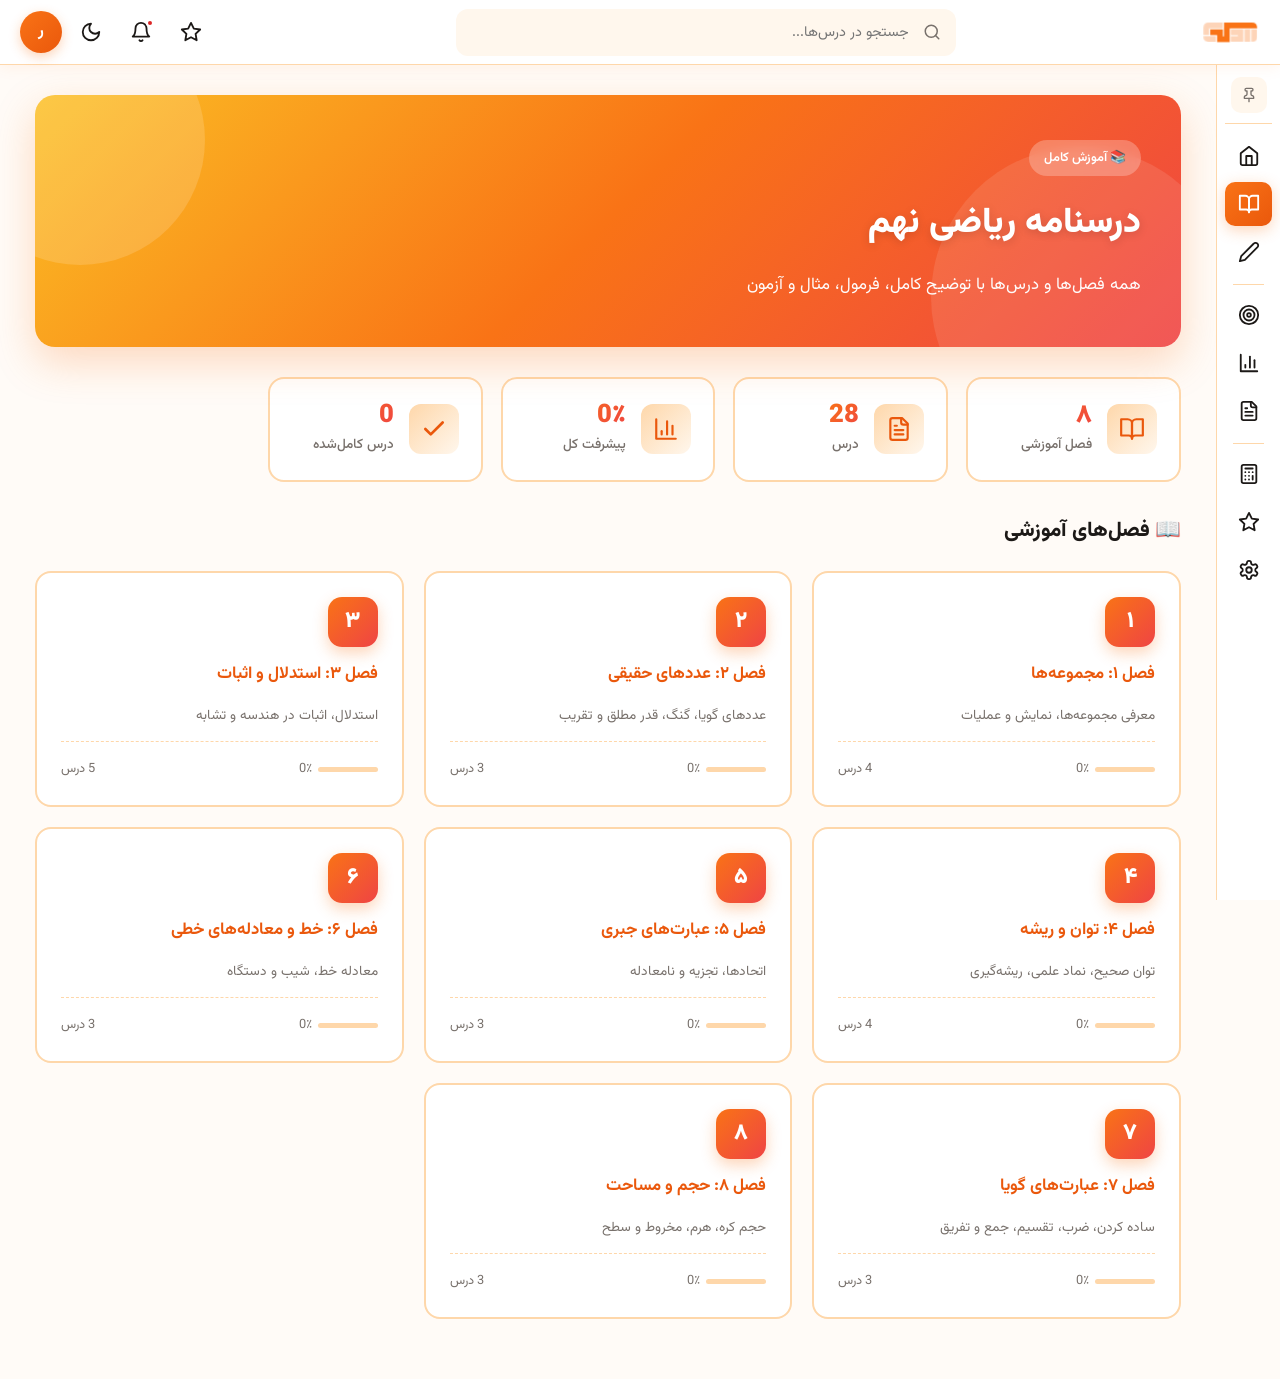
==== lessons.html @ 35565882 "Create lessons.html" ====
<!DOCTYPE html>
<html lang="fa" dir="rtl">
<head>
<meta charset="UTF-8">
<meta name="viewport" content="width=device-width, initial-scale=1.0">
<title>درسنامه — رادیکال</title>
<link href="https://fonts.googleapis.com/css2?family=Vazirmatn:wght@300;400;500;600;700;800;900&display=swap" rel="stylesheet">
<style>
  * { margin: 0; padding: 0; box-sizing: border-box; }

  :root {
    --primary: #f97316;
    --primary-dark: #ea580c;
    --primary-darker: #c2410c;
    --primary-light: #fed7aa;
    --primary-lighter: #fff7ed;
    --accent: #ef4444;
    --success: #10b981;
    --warning: #f59e0b;
    --danger: #dc2626;
    --bg: #fffbf7;
    --card: #ffffff;
    --text: #1c1917;
    --text-light: #78716c;
    --border: #fed7aa;
    --shadow: rgba(249, 115, 22, 0.08);
    --shadow-lg: rgba(249, 115, 22, 0.15);
    --topbar-h: 65px;
    --sidebar-w: 64px;
    --sidebar-w-open: 240px;
  }

  body.dark {
    --bg: #140a05;
    --card: #2c1810;
    --text: #ffedd5;
    --text-light: #fdba74;
    --border: #7c2d12;
    --shadow: rgba(0, 0, 0, 0.5);
    --shadow-lg: rgba(0, 0, 0, 0.8);
    --primary-light: #7c2d12;
    --primary-lighter: #431407;
  }

  body {
    font-family: 'Vazirmatn', 'Tahoma', sans-serif;
    background: var(--bg);
    color: var(--text);
    line-height: 1.9;
    font-size: 15px;
    transition: background 0.3s, color 0.3s;
  }

  .icon { width: 22px; height: 22px; flex-shrink: 0; }

  /* ===== TOP BAR ===== */
  .topbar {
    position: fixed; top: 0; right: 0; left: 0;
    height: var(--topbar-h);
    background: var(--card);
    border-bottom: 1px solid var(--border);
    display: flex; align-items: center; justify-content: space-between;
    padding: 0 20px;
    z-index: 1000;
    box-shadow: 0 2px 15px var(--shadow);
  }

  .topbar-right { display: flex; align-items: center; gap: 15px; }

  .menu-btn {
    display: none; background: none; border: none;
    color: var(--text); cursor: pointer; padding: 8px; border-radius: 8px;
  }
  .menu-btn:hover { background: var(--primary-light); }

  .logo-box {
    display: flex; align-items: center; text-decoration: none;
    transition: transform 0.3s;
  }
  .logo-box:hover { transform: scale(1.05); }

  .logo-svg { width: 60px; height: 60px; display: block; overflow: visible; }
  .logo-svg .logo-main { fill: #f97316; transition: fill 0.3s; }
  body.dark .logo-svg .logo-main { fill: #fb923c; }
  .logo-svg path { opacity: 0; transform-origin: center; transform-box: fill-box; }

  .logo-svg .letter-1 { animation: letterAppearDim 0.6s cubic-bezier(0.34, 1.56, 0.64, 1) 0s both; }
  .logo-svg .letter-2 { animation: letterAppearDim 0.6s cubic-bezier(0.34, 1.56, 0.64, 1) 0.08s both; }
  .logo-svg .letter-3 { animation: letterAppearDim 0.6s cubic-bezier(0.34, 1.56, 0.64, 1) 0.16s both; }
  .logo-svg .letter-4 { animation: letterAppear 0.6s cubic-bezier(0.34, 1.56, 0.64, 1) 0.24s both; }
  .logo-svg .letter-5 { animation: letterAppearDim 0.6s cubic-bezier(0.34, 1.56, 0.64, 1) 0.32s both; }
  .logo-svg .letter-6 { animation: letterAppearDim 0.6s cubic-bezier(0.34, 1.56, 0.64, 1) 0.40s both; }

  @keyframes letterAppear {
    0% { opacity: 0; transform: translateY(8px) scale(0.7); }
    60% { opacity: 1; transform: translateY(-2px) scale(1.05); }
    100% { opacity: 1; transform: translateY(0) scale(1); }
  }
  @keyframes letterAppearDim {
    0% { opacity: 0; transform: translateY(8px) scale(0.7); }
    60% { opacity: 1; transform: translateY(-2px) scale(1.05); }
    100% { opacity: 0.55; transform: translateY(0) scale(1); }
  }

  .topbar-center { flex: 1; max-width: 500px; margin: 0 30px; }
  .search-wrapper { position: relative; }
  .search-wrapper .icon {
    position: absolute; right: 15px; top: 50%; transform: translateY(-50%);
    width: 18px; height: 18px; color: var(--text-light); pointer-events: none;
  }

  .search-input {
    width: 100%; background: var(--primary-lighter);
    border: 2px solid transparent;
    padding: 10px 45px 10px 18px; border-radius: 12px;
    font-family: inherit; font-size: 0.9rem; color: var(--text);
    outline: none; transition: all 0.2s;
  }
  .search-input:focus {
    border-color: var(--primary); background: var(--card);
    box-shadow: 0 0 0 4px var(--primary-light);
  }

  .topbar-left { display: flex; align-items: center; gap: 8px; }

  .icon-btn {
    background: transparent; border: none;
    width: 42px; height: 42px; border-radius: 12px;
    cursor: pointer; display: flex; align-items: center; justify-content: center;
    transition: all 0.2s; position: relative; color: var(--text);
  }
  .icon-btn:hover { background: var(--primary-light); transform: translateY(-2px); }
  .icon-btn .badge {
    position: absolute; top: 8px; right: 8px;
    width: 8px; height: 8px; background: var(--danger);
    border-radius: 50%; border: 2px solid var(--card);
  }

  .user-avatar {
    width: 42px; height: 42px; border-radius: 50%;
    background: linear-gradient(135deg, #f97316, #ea580c);
    color: white; display: flex; align-items: center; justify-content: center;
    font-weight: 700; cursor: pointer; font-size: 1rem;
    box-shadow: 0 4px 12px rgba(249,115,22,0.3);
  }

  /* ===== PROGRESS BAR ===== */
  .progress-bar {
    position: fixed; top: var(--topbar-h); right: 0;
    height: 3px;
    background: linear-gradient(90deg, #fbbf24, #f97316, #ef4444);
    background-size: 200% 100%;
    animation: progressShift 3s ease infinite;
    width: 0%; z-index: 999; transition: width 0.2s;
  }
  @keyframes progressShift {
    0%, 100% { background-position: 0% 50%; }
    50% { background-position: 100% 50%; }
  }

  /* ===== LAYOUT ===== */
  .layout { display: flex; padding-top: var(--topbar-h); min-height: 100vh; }

  /* ===== SIDEBAR ===== */
  .sidebar {
    width: var(--sidebar-w); background: var(--card);
    border-left: 1px solid var(--border);
    position: fixed; top: var(--topbar-h); bottom: 0; right: 0;
    overflow-y: auto; overflow-x: hidden;
    padding: 12px 8px; transition: width 0.3s ease;
    z-index: 998; display: flex; flex-direction: column;
  }
  .sidebar:hover { width: var(--sidebar-w-open); box-shadow: -10px 0 30px var(--shadow); }
  body.sidebar-locked .sidebar { width: var(--sidebar-w-open); }
  .sidebar::-webkit-scrollbar { width: 4px; }
  .sidebar::-webkit-scrollbar-thumb { background: var(--primary-light); border-radius: 3px; }

  .sidebar-pin-wrap {
    display: flex; justify-content: center;
    margin-bottom: 10px; padding-bottom: 10px;
    border-bottom: 1px solid var(--border);
  }
  .sidebar-pin {
    background: var(--primary-lighter); border: none;
    width: 36px; height: 36px; border-radius: 10px;
    cursor: pointer; display: flex; align-items: center; justify-content: center;
    color: var(--text-light); transition: all 0.2s;
  }
  .sidebar-pin:hover { background: var(--primary-light); color: var(--primary-dark); transform: scale(1.05); }
  .sidebar-pin .icon { width: 16px; height: 16px; }
  .sidebar-pin.pinned { background: linear-gradient(135deg, #f97316, #ea580c); color: white; }

  .sidebar-link {
    display: flex; align-items: center; gap: 14px;
    padding: 10px 10px; border-radius: 10px;
    text-decoration: none; color: var(--text);
    font-size: 0.92rem; font-weight: 500;
    transition: background 0.2s, color 0.2s;
    cursor: pointer; margin-bottom: 2px;
    white-space: nowrap; position: relative;
    min-height: 44px; justify-content: center;
    width: 100%; overflow: hidden;
  }
  .sidebar:hover .sidebar-link,
  body.sidebar-locked .sidebar-link {
    justify-content: flex-start; padding: 10px 14px; gap: 12px;
  }
  .sidebar-link:hover { background: var(--primary-lighter); color: var(--primary-dark); }
  .sidebar-link.active {
    background: linear-gradient(135deg, #f97316, #ea580c);
    color: white; box-shadow: 0 4px 15px rgba(249,115,22,0.3);
  }
  .sidebar-link .icon { width: 22px; height: 22px; }

  .sidebar-link .text, .sidebar-link .count { display: none; white-space: nowrap; }
  .sidebar:hover .sidebar-link .text,
  .sidebar:hover .sidebar-link .count,
  body.sidebar-locked .sidebar-link .text,
  body.sidebar-locked .sidebar-link .count {
    display: inline-block; animation: fadeInText 0.25s ease;
  }
  @keyframes fadeInText {
    from { opacity: 0; transform: translateX(8px); }
    to { opacity: 1; transform: translateX(0); }
  }

  .sidebar-link .count {
    margin-right: auto; font-size: 0.7rem;
    background: var(--primary-light); color: var(--primary-dark);
    padding: 2px 8px; border-radius: 10px; font-weight: 700; flex-shrink: 0;
  }
  .sidebar-link.active .count { background: rgba(255,255,255,0.25); color: white; }

  .sidebar:not(:hover) .sidebar-link::after {
    content: attr(data-tooltip);
    position: absolute; right: 100%; top: 50%;
    transform: translateY(-50%);
    background: var(--text); color: var(--card);
    padding: 6px 12px; border-radius: 8px;
    font-size: 0.8rem; white-space: nowrap;
    opacity: 0; pointer-events: none;
    transition: opacity 0.2s; margin-right: 8px;
    font-weight: 500; z-index: 100;
  }
  .sidebar:not(:hover) .sidebar-link:hover::after { opacity: 1; }

  .sidebar-section { display: flex; flex-direction: column; gap: 2px; }
  .sidebar-divider { height: 1px; background: var(--border); margin: 8px 8px; }

  /* ===== MAIN ===== */
  .main {
    flex: 1; margin-right: var(--sidebar-w);
    padding: 30px 35px 60px;
    max-width: calc(100% - var(--sidebar-w));
    transition: margin 0.3s, max-width 0.3s;
  }
  body.sidebar-locked .main {
    margin-right: var(--sidebar-w-open);
    max-width: calc(100% - var(--sidebar-w-open));
  }

  /* ===== HERO ===== */
  .hero {
    background: linear-gradient(135deg, #fbbf24 0%, #f97316 50%, #ef4444 100%);
    color: white; border-radius: 20px;
    padding: 45px 40px; margin-bottom: 30px;
    position: relative; overflow: hidden;
    box-shadow: 0 15px 40px rgba(249,115,22,0.25);
  }
  .hero::before {
    content: ''; position: absolute; top: -80px; left: -80px;
    width: 250px; height: 250px;
    background: rgba(255,255,255,0.15); border-radius: 50%;
  }
  .hero::after {
    content: ''; position: absolute; bottom: -100px; right: -50px;
    width: 300px; height: 300px;
    background: rgba(255,255,255,0.1); border-radius: 50%;
  }
  .hero-content { position: relative; z-index: 1; }
  .hero-badge {
    display: inline-block; background: rgba(255,255,255,0.25);
    padding: 6px 15px; border-radius: 20px;
    font-size: 0.8rem; margin-bottom: 15px;
    font-weight: 600; backdrop-filter: blur(5px);
  }
  .hero h1 { font-size: 2.2rem; margin-bottom: 12px; font-weight: 900; text-shadow: 0 2px 10px rgba(0,0,0,0.15); }
  .hero p { font-size: 1.05rem; opacity: 0.98; max-width: 600px; }

  /* ===== STATS ===== */
  .stats-grid {
    display: grid; grid-template-columns: repeat(auto-fill, minmax(200px, 1fr));
    gap: 18px; margin-bottom: 30px;
  }
  .stat-card {
    background: var(--card); border-radius: 16px;
    padding: 22px; border: 2px solid var(--border);
    transition: all 0.3s;
    display: flex; align-items: center; gap: 15px;
  }
  .stat-card:hover {
    transform: translateY(-4px); border-color: var(--primary);
    box-shadow: 0 10px 25px var(--shadow);
    background: linear-gradient(135deg, var(--card) 0%, var(--primary-lighter) 100%);
  }
  .stat-icon {
    width: 50px; height: 50px; border-radius: 12px;
    background: linear-gradient(135deg, var(--primary-light) 0%, var(--primary-lighter) 100%);
    color: var(--primary-dark);
    display: flex; align-items: center; justify-content: center; flex-shrink: 0;
  }
  .stat-icon .icon { width: 26px; height: 26px; }
  .stat-info .value {
    font-size: 1.6rem; font-weight: 900;
    background: linear-gradient(135deg, #f97316, #ef4444);
    -webkit-background-clip: text; -webkit-text-fill-color: transparent;
    background-clip: text; line-height: 1.2;
  }
  .stat-info .label { font-size: 0.85rem; color: var(--text-light); font-weight: 500; }

  /* ===== SECTION HEADER ===== */
  .section-header {
    display: flex; justify-content: space-between;
    align-items: center; margin-bottom: 20px;
  }
  .section-header h2 { font-size: 1.3rem; color: var(--text); font-weight: 800; }

  /* ===== CHAPTER CARDS ===== */
  .chapters-grid {
    display: grid; grid-template-columns: repeat(auto-fill, minmax(280px, 1fr));
    gap: 20px;
  }
  .chapter-card {
    background: var(--card); border-radius: 16px;
    padding: 24px; text-decoration: none; color: var(--text);
    border: 2px solid var(--border);
    transition: all 0.3s;
    display: flex; flex-direction: column; gap: 12px;
  }
  .chapter-card:hover {
    transform: translateY(-5px);
    box-shadow: 0 15px 35px var(--shadow-lg);
    border-color: var(--primary);
    background: linear-gradient(135deg, var(--card) 0%, var(--primary-lighter) 100%);
  }
  .chapter-num {
    width: 50px; height: 50px;
    background: linear-gradient(135deg, #f97316, #ef4444);
    color: white; border-radius: 14px;
    display: flex; align-items: center; justify-content: center;
    font-size: 1.4rem; font-weight: 900;
    box-shadow: 0 6px 15px rgba(249,115,22,0.3);
  }
  .chapter-card h3 { font-size: 1.05rem; font-weight: 700; color: var(--primary-dark); }
  .chapter-card p { font-size: 0.85rem; color: var(--text-light); margin: 0; }
  .chapter-meta {
    display: flex; justify-content: space-between; align-items: center;
    margin-top: auto; padding-top: 15px;
    border-top: 1px dashed var(--border);
    font-size: 0.8rem; color: var(--text-light);
  }
  .chapter-progress-mini { display: flex; align-items: center; gap: 6px; }
  .mini-bar {
    width: 60px; height: 5px;
    background: var(--primary-light); border-radius: 3px; overflow: hidden;
  }
  .mini-bar-fill {
    height: 100%;
    background: linear-gradient(90deg, #f97316, #ef4444);
    border-radius: 3px;
  }

  /* ===== BREADCRUMB ===== */
  .breadcrumb {
    font-size: 0.85rem; color: var(--text-light);
    margin-bottom: 20px; display: flex;
    align-items: center; gap: 8px; flex-wrap: wrap;
  }
  .breadcrumb a { color: var(--primary); text-decoration: none; }
  .breadcrumb a:hover { text-decoration: underline; }

  /* ===== LESSON LIST ===== */
  .lesson-list {
    display: flex; flex-direction: column; gap: 12px;
  }
  .lesson-item {
    background: var(--card); border-radius: 14px;
    padding: 18px 22px;
    border: 2px solid var(--border);
    display: flex; align-items: center; gap: 18px;
    text-decoration: none; color: var(--text);
    transition: all 0.3s;
  }
  .lesson-item:hover {
    border-color: var(--primary);
    transform: translateX(-4px);
    box-shadow: 0 8px 20px var(--shadow);
    background: linear-gradient(135deg, var(--card) 0%, var(--primary-lighter) 100%);
  }
  .lesson-num {
    width: 42px; height: 42px; border-radius: 12px;
    background: linear-gradient(135deg, var(--primary-light), var(--primary-lighter));
    color: var(--primary-dark);
    display: flex; align-items: center; justify-content: center;
    font-weight: 700; font-size: 1.1rem; flex-shrink: 0;
  }
  .lesson-item.done .lesson-num {
    background: linear-gradient(135deg, #10b981, #059669);
    color: white;
  }
  .lesson-info { flex: 1; }
  .lesson-info h4 { font-size: 1rem; font-weight: 700; color: var(--text); margin-bottom: 4px; }
  .lesson-info p { font-size: 0.82rem; color: var(--text-light); margin: 0; }
  .lesson-progress {
    width: 80px; height: 6px;
    background: var(--primary-light); border-radius: 3px;
    overflow: hidden; flex-shrink: 0;
  }
  .lesson-progress-fill {
    height: 100%;
    background: linear-gradient(90deg, #f97316, #ef4444);
    border-radius: 3px;
  }
  .lesson-status {
    font-size: 1.4rem; flex-shrink: 0;
  }

  /* ===== LESSON CONTENT ===== */
  .lesson-header {
    background: linear-gradient(135deg, var(--primary) 0%, var(--primary-dark) 100%);
    color: white; border-radius: 18px;
    padding: 32px 36px; margin-bottom: 25px;
    position: relative; overflow: hidden;
  }
  .lesson-header::before {
    content: ''; position: absolute; top: -60px; left: -60px;
    width: 200px; height: 200px;
    background: rgba(255,255,255,0.1); border-radius: 50%;
  }
  .lesson-header h1 {
    font-size: 1.8rem; font-weight: 900;
    margin-bottom: 10px; position: relative; z-index: 1;
  }
  .lesson-header p {
    font-size: 1rem; opacity: 0.95;
    position: relative; z-index: 1;
  }

  .lesson-progress-bar-wrap {
    background: var(--card); border-radius: 12px;
    padding: 14px 20px; margin-bottom: 25px;
    display: flex; align-items: center; gap: 15px;
    border: 2px solid var(--border);
  }
  .lesson-progress-bar-wrap .label {
    font-size: 0.85rem; font-weight: 600; color: var(--text-light);
    white-space: nowrap;
  }
  .lesson-progress-bar-wrap .bar {
    flex: 1; height: 8px;
    background: var(--primary-light); border-radius: 4px; overflow: hidden;
  }
  .lesson-progress-bar-wrap .bar-fill {
    height: 100%;
    background: linear-gradient(90deg, #f97316, #ef4444);
    border-radius: 4px;
    transition: width 0.5s;
  }
  .lesson-progress-bar-wrap .percent {
    font-size: 0.9rem; font-weight: 800;
    color: var(--primary-dark);
    min-width: 45px; text-align: left;
  }

  .lesson-content {
    background: var(--card); border-radius: 18px;
    padding: 40px; box-shadow: 0 4px 20px var(--shadow);
    margin-bottom: 25px;
  }
  .lesson-content h2 {
    font-size: 1.4rem; color: var(--primary-dark);
    margin: 35px 0 15px;
    padding-right: 12px;
    border-right: 5px solid var(--primary);
    display: flex; align-items: center; gap: 10px;
  }
  .lesson-content h2:first-child { margin-top: 0; }
  .lesson-content h3 {
    font-size: 1.1rem; color: var(--text);
    margin: 25px 0 12px; font-weight: 700;
  }
  .lesson-content p { margin-bottom: 14px; }
  .lesson-content ul, .lesson-content ol {
    padding-right: 25px; margin: 14px 0;
  }
  .lesson-content li { margin-bottom: 10px; }

  /* ===== جعبه‌ها ===== */
  .box {
    border-radius: 14px; padding: 20px 24px;
    margin: 20px 0; border-right: 5px solid;
  }
  .box-title {
    font-weight: 700; margin-bottom: 10px;
    display: flex; align-items: center; gap: 8px;
    font-size: 1rem;
  }

  .box-def { background: #f0fdf4; border-color: var(--success); }
  body.dark .box-def { background: rgba(16, 185, 129, 0.1); }
  .box-def .box-title { color: var(--success); }

  .box-formula {
    background: linear-gradient(135deg, var(--primary-lighter), #fff);
    border-color: var(--primary);
    text-align: center;
  }
  body.dark .box-formula { background: rgba(249, 115, 22, 0.1); }
  .box-formula .box-title { color: var(--primary-dark); justify-content: center; }
  .formula-text {
    direction: ltr; text-align: center;
    font-family: 'Times New Roman', serif;
    font-size: 1.35rem; font-weight: 600;
    color: var(--primary-dark); margin: 10px 0;
    padding: 10px;
  }
  body.dark .formula-text { color: #fb923c; }

  .box-warn { background: #fffbeb; border-color: var(--warning); }
  body.dark .box-warn { background: rgba(245, 158, 11, 0.1); }
  .box-warn .box-title { color: #b45309; }

  .box-example { background: #fef2f2; border-color: var(--danger); }
  body.dark .box-example { background: rgba(220, 38, 38, 0.1); }
  .box-example .box-title { color: var(--danger); }
  .example-solution {
    background: var(--card); border-radius: 10px;
    padding: 15px 18px; margin-top: 12px;
    direction: ltr; text-align: center;
    font-family: 'Times New Roman', serif;
    font-size: 1.1rem;
  }

  .box-note { background: var(--primary-lighter); border-color: var(--primary); }
  body.dark .box-note { background: rgba(249, 115, 22, 0.08); }
  .box-note .box-title { color: var(--primary-dark); }

  /* ===== دکمه خوندم ===== */
  .done-button-wrap {
    text-align: center;
    margin: 35px 0 20px;
  }
  .done-button {
    display: inline-flex; align-items: center; gap: 10px;
    background: linear-gradient(135deg, #10b981, #059669);
    color: white;
    border: none; border-radius: 14px;
    padding: 16px 35px;
    font-family: inherit; font-size: 1.1rem; font-weight: 700;
    cursor: pointer;
    box-shadow: 0 8px 25px rgba(16, 185, 129, 0.3);
    transition: all 0.3s;
  }
  .done-button:hover {
    transform: translateY(-3px);
    box-shadow: 0 12px 30px rgba(16, 185, 129, 0.4);
  }
  .done-button .icon { width: 24px; height: 24px; }

  /* ===== ناوبری درس ===== */
  .lesson-nav {
    display: flex; justify-content: space-between;
    gap: 15px; margin-top: 30px;
  }
  .lesson-nav a {
    flex: 1; background: var(--card);
    border: 2px solid var(--border);
    border-radius: 14px; padding: 18px 22px;
    text-decoration: none; color: var(--text);
    transition: all 0.3s;
    display: flex; flex-direction: column; gap: 6px;
  }
  .lesson-nav a:hover {
    border-color: var(--primary);
    transform: translateY(-3px);
    box-shadow: 0 10px 25px var(--shadow);
  }
  .lesson-nav a .label {
    font-size: 0.8rem; color: var(--text-light);
    display: flex; align-items: center; gap: 6px;
  }
  .lesson-nav a .title { font-weight: 700; color: var(--primary-dark); }
  .lesson-nav a.next { text-align: left; }

  /* ===== متن ریاضی ===== */
  .math {
    direction: ltr; display: inline-block;
    font-family: 'Times New Roman', serif;
    font-size: 1.05em; font-weight: 600;
    color: var(--primary-dark);
    padding: 0 4px;
  }
  body.dark .math { color: #fb923c; }

  /* ===== EXAM ===== */
  .exam-question {
    background: var(--card); border-radius: 16px;
    padding: 25px 28px; margin-bottom: 18px;
    border: 2px solid var(--border);
  }
  .exam-question-num {
    display: inline-block;
    background: linear-gradient(135deg, var(--primary), var(--primary-dark));
    color: white;
    width: 36px; height: 36px; border-radius: 10px;
    display: inline-flex; align-items: center; justify-content: center;
    font-weight: 700; font-size: 1rem;
    margin-left: 10px;
  }
  .exam-question-text {
    font-size: 1.05rem; font-weight: 600;
    margin-bottom: 15px;
    display: flex; align-items: center; gap: 8px;
  }
  .exam-options {
    display: flex; flex-direction: column; gap: 10px;
  }
  .exam-option {
    background: var(--bg);
    border: 2px solid var(--border);
    border-radius: 12px;
    padding: 14px 18px;
    cursor: pointer;
    transition: all 0.2s;
    display: flex; align-items: center; gap: 12px;
    font-size: 0.95rem;
  }
  .exam-option:hover {
    border-color: var(--primary);
    background: var(--primary-lighter);
  }
  .exam-option.selected {
    border-color: var(--primary);
    background: var(--primary-lighter);
    font-weight: 600;
  }
  .exam-option.correct {
    border-color: var(--success);
    background: #f0fdf4;
    color: var(--success);
    font-weight: 700;
  }
  body.dark .exam-option.correct { background: rgba(16, 185, 129, 0.15); }
  .exam-option.wrong {
    border-color: var(--danger);
    background: #fef2f2;
    color: var(--danger);
    font-weight: 700;
  }
  body.dark .exam-option.wrong { background: rgba(220, 38, 38, 0.15); }
  .exam-option .letter {
    width: 30px; height: 30px;
    border-radius: 8px;
    background: var(--card);
    border: 2px solid currentColor;
    display: flex; align-items: center; justify-content: center;
    font-weight: 700; font-size: 0.85rem;
    flex-shrink: 0;
  }

  .exam-submit-wrap {
    text-align: center;
    margin: 30px 0;
  }
  .exam-submit {
    background: linear-gradient(135deg, var(--primary), var(--primary-dark));
    color: white; border: none;
    border-radius: 14px;
    padding: 16px 40px;
    font-family: inherit; font-size: 1.1rem; font-weight: 700;
    cursor: pointer;
    box-shadow: 0 8px 25px rgba(249, 115, 22, 0.3);
    transition: all 0.3s;
  }
  .exam-submit:hover {
    transform: translateY(-3px);
    box-shadow: 0 12px 30px rgba(249, 115, 22, 0.4);
  }
  .exam-submit:disabled {
    opacity: 0.5;
    cursor: not-allowed;
    transform: none;
  }

  /* ===== RESULT ===== */
  .result-hero {
    border-radius: 20px;
    padding: 50px 40px;
    margin-bottom: 30px;
    text-align: center;
    color: white;
    position: relative;
    overflow: hidden;
  }
  .result-hero.pass {
    background: linear-gradient(135deg, #10b981, #059669);
    box-shadow: 0 15px 40px rgba(16, 185, 129, 0.3);
  }
  .result-hero.fail {
    background: linear-gradient(135deg, #ef4444, #dc2626);
    box-shadow: 0 15px 40px rgba(220, 38, 38, 0.3);
  }
  .result-hero::before {
    content: ''; position: absolute; top: -80px; left: -80px;
    width: 250px; height: 250px;
    background: rgba(255,255,255,0.15); border-radius: 50%;
  }
  .result-hero .emoji {
    font-size: 4rem; margin-bottom: 15px;
    position: relative; z-index: 1;
  }
  .result-hero h1 {
    font-size: 2rem; font-weight: 900;
    margin-bottom: 10px;
    position: relative; z-index: 1;
  }
  .result-hero p {
    font-size: 1.1rem; opacity: 0.95;
    position: relative; z-index: 1;
  }
  .result-score {
    font-size: 3.5rem; font-weight: 900;
    margin: 15px 0;
    position: relative; z-index: 1;
  }

  /* ===== RESPONSIVE ===== */
  @media (max-width: 900px) {
    .menu-btn { display: flex; }
    .sidebar {
      transform: translateX(100%);
      width: var(--sidebar-w-open);
      box-shadow: -5px 0 30px rgba(0,0,0,0.2);
      padding: 12px 8px;
    }
    .sidebar.open { transform: translateX(0); }
    .sidebar .sidebar-link { justify-content: flex-start; padding: 10px 14px; }
    .sidebar .sidebar-link .text, .sidebar .sidebar-link .count { display: inline-block; }
    .main { margin-right: 0; max-width: 100%; padding: 20px 15px; }
    body.sidebar-locked .main { margin-right: 0; max-width: 100%; }
    .topbar-center { display: none; }
    .hero { padding: 30px 25px; }
    .hero h1 { font-size: 1.5rem; }
    .chapters-grid { grid-template-columns: 1fr; }
    .logo-svg { width: 50px; height: 50px; }
    .lesson-content { padding: 25px 20px; }
    .lesson-header { padding: 25px 22px; }
    .lesson-header h1 { font-size: 1.4rem; }
    .lesson-nav { flex-direction: column; }
    .result-hero { padding: 35px 25px; }
    .result-hero h1 { font-size: 1.4rem; }
    .result-score { font-size: 2.5rem; }
  }

  @media (max-width: 500px) {
    .topbar { padding: 0 12px; }
    .logo-svg { width: 44px; height: 44px; }
  }

  .overlay {
    display: none; position: fixed; inset: 0;
    background: rgba(0,0,0,0.4); z-index: 997;
    backdrop-filter: blur(2px);
  }
  .overlay.active { display: block; }
</style>
</head>
<body>

<!-- آیکون‌ها -->
<svg xmlns="http://www.w3.org/2000/svg" style="display: none;">
  <symbol id="icon-home" viewBox="0 0 24 24" fill="none" stroke="currentColor" stroke-width="2" stroke-linecap="round" stroke-linejoin="round"><path d="m3 9 9-7 9 7v11a2 2 0 0 1-2 2H5a2 2 0 0 1-2-2z"></path><polyline points="9 22 9 12 15 12 15 22"></polyline></symbol>
  <symbol id="icon-book" viewBox="0 0 24 24" fill="none" stroke="currentColor" stroke-width="2" stroke-linecap="round" stroke-linejoin="round"><path d="M2 3h6a4 4 0 0 1 4 4v14a3 3 0 0 0-3-3H2z"></path><path d="M22 3h-6a4 4 0 0 0-4 4v14a3 3 0 0 1 3-3h7z"></path></symbol>
  <symbol id="icon-pencil" viewBox="0 0 24 24" fill="none" stroke="currentColor" stroke-width="2" stroke-linecap="round" stroke-linejoin="round"><path d="M17 3a2.85 2.83 0 1 1 4 4L7.5 20.5 2 22l1.5-5.5Z"></path></symbol>
  <symbol id="icon-target" viewBox="0 0 24 24" fill="none" stroke="currentColor" stroke-width="2" stroke-linecap="round" stroke-linejoin="round"><circle cx="12" cy="12" r="10"></circle><circle cx="12" cy="12" r="6"></circle><circle cx="12" cy="12" r="2"></circle></symbol>
  <symbol id="icon-chart" viewBox="0 0 24 24" fill="none" stroke="currentColor" stroke-width="2" stroke-linecap="round" stroke-linejoin="round"><path d="M3 3v18h18"></path><path d="M18 17V9"></path><path d="M13 17V5"></path><path d="M8 17v-3"></path></symbol>
  <symbol id="icon-file-text" viewBox="0 0 24 24" fill="none" stroke="currentColor" stroke-width="2" stroke-linecap="round" stroke-linejoin="round"><path d="M15 2H6a2 2 0 0 0-2 2v16a2 2 0 0 0 2 2h12a2 2 0 0 0 2-2V7Z"></path><path d="M14 2v4a2 2 0 0 0 2 2h4"></path><path d="M10 9H8"></path><path d="M16 13H8"></path><path d="M16 17H8"></path></symbol>
  <symbol id="icon-calculator" viewBox="0 0 24 24" fill="none" stroke="currentColor" stroke-width="2" stroke-linecap="round" stroke-linejoin="round"><rect width="16" height="20" x="4" y="2" rx="2"></rect><line x1="8" x2="16" y1="6" y2="6"></line><line x1="16" x2="16" y1="14" y2="18"></line><path d="M16 10h.01"></path><path d="M12 10h.01"></path><path d="M8 10h.01"></path><path d="M12 14h.01"></path><path d="M8 14h.01"></path><path d="M12 18h.01"></path><path d="M8 18h.01"></path></symbol>
  <symbol id="icon-star" viewBox="0 0 24 24" fill="none" stroke="currentColor" stroke-width="2" stroke-linecap="round" stroke-linejoin="round"><polygon points="12 2 15.09 8.26 22 9.27 17 14.14 18.18 21.02 12 17.77 5.82 21.02 7 14.14 2 9.27 8.91 8.26 12 2"></polygon></symbol>
  <symbol id="icon-settings" viewBox="0 0 24 24" fill="none" stroke="currentColor" stroke-width="2" stroke-linecap="round" stroke-linejoin="round"><path d="M12.22 2h-.44a2 2 0 0 0-2 2v.18a2 2 0 0 1-1 1.73l-.43.25a2 2 0 0 1-2 0l-.15-.08a2 2 0 0 0-2.73.73l-.22.38a2 2 0 0 0 .73 2.73l.15.1a2 2 0 0 1 1 1.72v.51a2 2 0 0 1-1 1.74l-.15.09a2 2 0 0 0-.73 2.73l.22.38a2 2 0 0 0 2.73.73l.15-.08a2 2 0 0 1 2 0l.43.25a2 2 0 0 1 1 1.73V20a2 2 0 0 0 2 2h.44a2 2 0 0 0 2-2v-.18a2 2 0 0 1 1-1.73l.43-.25a2 2 0 0 1 2 0l.15.08a2 2 0 0 0 2.73-.73l.22-.39a2 2 0 0 0-.73-2.73l-.15-.08a2 2 0 0 1-1-1.74v-.5a2 2 0 0 1 1-1.74l.15-.09a2 2 0 0 0 .73-2.73l-.22-.38a2 2 0 0 0-2.73-.73l-.15.08a2 2 0 0 1-2 0l-.43-.25a2 2 0 0 1-1-1.73V4a2 2 0 0 0-2-2z"></path><circle cx="12" cy="12" r="3"></circle></symbol>
  <symbol id="icon-search" viewBox="0 0 24 24" fill="none" stroke="currentColor" stroke-width="2" stroke-linecap="round" stroke-linejoin="round"><circle cx="11" cy="11" r="8"></circle><path d="m21 21-4.3-4.3"></path></symbol>
  <symbol id="icon-bell" viewBox="0 0 24 24" fill="none" stroke="currentColor" stroke-width="2" stroke-linecap="round" stroke-linejoin="round"><path d="M6 8a6 6 0 0 1 12 0c0 7 3 9 3 9H3s3-2 3-9"></path><path d="M10.3 21a1.94 1.94 0 0 0 3.4 0"></path></symbol>
  <symbol id="icon-moon" viewBox="0 0 24 24" fill="none" stroke="currentColor" stroke-width="2" stroke-linecap="round" stroke-linejoin="round"><path d="M12 3a6 6 0 0 0 9 9 9 9 0 1 1-9-9Z"></path></symbol>
  <symbol id="icon-sun" viewBox="0 0 24 24" fill="none" stroke="currentColor" stroke-width="2" stroke-linecap="round" stroke-linejoin="round"><circle cx="12" cy="12" r="4"></circle><path d="M12 2v2"></path><path d="M12 20v2"></path><path d="m4.93 4.93 1.41 1.41"></path><path d="m17.66 17.66 1.41 1.41"></path><path d="M2 12h2"></path><path d="M20 12h2"></path><path d="m6.34 17.66-1.41 1.41"></path><path d="m19.07 4.93-1.41 1.41"></path></symbol>
  <symbol id="icon-menu" viewBox="0 0 24 24" fill="none" stroke="currentColor" stroke-width="2" stroke-linecap="round" stroke-linejoin="round"><line x1="4" x2="20" y1="12" y2="12"></line><line x1="4" x2="20" y1="6" y2="6"></line><line x1="4" x2="20" y1="18" y2="18"></line></symbol>
  <symbol id="icon-pin" viewBox="0 0 24 24" fill="none" stroke="currentColor" stroke-width="2" stroke-linecap="round" stroke-linejoin="round"><line x1="12" x2="12" y1="17" y2="22"></line><path d="M5 17h14v-1.76a2 2 0 0 0-1.11-1.79l-1.78-.9A2 2 0 0 1 15 10.76V6h1a2 2 0 0 0 0-4H8a2 2 0 0 0 0 4h1v4.76a2 2 0 0 1-1.11 1.79l-1.78.9A2 2 0 0 0 5 15.24Z"></path></symbol>
  <symbol id="icon-check" viewBox="0 0 24 24" fill="none" stroke="currentColor" stroke-width="2.5" stroke-linecap="round" stroke-linejoin="round"><polyline points="20 6 9 17 4 12"></polyline></symbol>
  <symbol id="icon-arrow-left" viewBox="0 0 24 24" fill="none" stroke="currentColor" stroke-width="2" stroke-linecap="round" stroke-linejoin="round"><line x1="19" x2="5" y1="12" y2="12"></line><polyline points="12 19 5 12 12 5"></polyline></symbol>
  <symbol id="icon-arrow-right" viewBox="0 0 24 24" fill="none" stroke="currentColor" stroke-width="2" stroke-linecap="round" stroke-linejoin="round"><line x1="5" x2="19" y1="12" y2="12"></line><polyline points="12 5 19 12 12 19"></polyline></symbol>
</svg>

<!-- TOP BAR -->
<div class="topbar">
  <div class="topbar-right">
    <button class="menu-btn" onclick="toggleSidebar()"><svg class="icon"><use href="#icon-menu"></use></svg></button>
    <a href="index.html" class="logo-box">
      <svg class="logo-svg" viewBox="-100 -40 105 45" xmlns="http://www.w3.org/2000/svg">
        <g class="logo-main" opacity="0.55">
          <path class="letter-1" d="M 0 -9 L 0 -22 L -10 -22 L -10 0 L -9 0 Q 0 0 0 -9 Z"/>
          <path class="letter-2" d="M -12 0 L -12 -22 L -22 -22 L -22 0 L -12 0 Z"/>
          <path class="letter-3" d="M -24 -22 L -46 -22 L -46 -12 L -34 -12 L -34 -10 L -46 -10 L -46 0 L -24 0 L -24 -22 Z"/>
        </g>
        <path class="letter-4 logo-main" d="M -48 0 L -48 -24 L 0 -24 L 0 -25 Q 0 -34 -9 -34 L -58 -34 L -58 -10 L -60 -10 L -60 -22 L -82 -22 L -82 -12 L -70 -12 L -70 0 L -48 0 Z"/>
        <g class="logo-main" opacity="0.55">
          <path class="letter-5" d="M -72 0 L -72 -10 L -94 -10 L -94 -9 Q -94 0 -85 0 L -72 0 Z"/>
          <path class="letter-6" d="M -84 -12 L -84 -24 L -60 -24 L -60 -34 L -85 -34 Q -94 -34 -94 -25 L -94 -12 L -84 -12 Z"/>
        </g>
      </svg>
    </a>
  </div>

  <div class="topbar-center">
    <div class="search-wrapper">
      <svg class="icon"><use href="#icon-search"></use></svg>
      <input type="text" class="search-input" placeholder="جستجو در درس‌ها...">
    </div>
  </div>

  <div class="topbar-left">
    <button class="icon-btn" title="علاقه‌مندی‌ها"><svg class="icon"><use href="#icon-star"></use></svg></button>
    <button class="icon-btn" title="اعلان‌ها"><svg class="icon"><use href="#icon-bell"></use></svg><span class="badge"></span></button>
    <button class="icon-btn" onclick="toggleTheme()" id="themeBtn"><svg class="icon" id="themeIcon"><use href="#icon-moon"></use></svg></button>
    <div class="user-avatar">ر</div>
  </div>
</div>

<div class="progress-bar" id="progressBar"></div>
<div class="overlay" id="overlay" onclick="toggleSidebar()"></div>

<div class="layout">
  <aside class="sidebar" id="sidebar">
    <div class="sidebar-pin-wrap">
      <button class="sidebar-pin" id="pinBtn" onclick="togglePin()" title="قفل کردن سایدبار">
        <svg class="icon"><use href="#icon-pin"></use></svg>
      </button>
    </div>

    <div class="sidebar-section">
      <a href="index.html" class="sidebar-link" data-tooltip="خانه"><svg class="icon"><use href="#icon-home"></use></svg><span class="text">خانه</span></a>
      <a href="lessons.html" class="sidebar-link active" data-tooltip="درسنامه"><svg class="icon"><use href="#icon-book"></use></svg><span class="text">درسنامه</span><span class="count">۲۴</span></a>
      <a href="#" class="sidebar-link" data-tooltip="تمرین‌ها"><svg class="icon"><use href="#icon-pencil"></use></svg><span class="text">تمرین‌ها</span><span class="count">۱۸۰</span></a>
    </div>

    <div class="sidebar-divider"></div>

    <div class="sidebar-section">
      <a href="#" class="sidebar-link" data-tooltip="آزمون‌ها"><svg class="icon"><use href="#icon-target"></use></svg><span class="text">آزمون‌ها</span></a>
      <a href="#" class="sidebar-link" data-tooltip="آنالیز و پیشرفت"><svg class="icon"><use href="#icon-chart"></use></svg><span class="text">آنالیز و پیشرفت</span></a>
      <a href="#" class="sidebar-link" data-tooltip="فرمول‌نامه"><svg class="icon"><use href="#icon-file-text"></use></svg><span class="text">فرمول‌نامه</span></a>
    </div>

    <div class="sidebar-divider"></div>

    <div class="sidebar-section">
      <a href="#" class="sidebar-link" data-tooltip="ماشین‌حساب"><svg class="icon"><use href="#icon-calculator"></use></svg><span class="text">ماشین‌حساب</span></a>
      <a href="#" class="sidebar-link" data-tooltip="علاقه‌مندی‌ها"><svg class="icon"><use href="#icon-star"></use></svg><span class="text">علاقه‌مندی‌ها</span></a>
      <a href="#" class="sidebar-link" data-tooltip="تنظیمات"><svg class="icon"><use href="#icon-settings"></use></svg><span class="text">تنظیمات</span></a>
    </div>
  </aside>

  <main class="main" id="mainContent"></main>
</div>

<script>
/* ============================================
   📚 داده فصل‌ها (بدون درصد هاردکد)
   ============================================ */
const CHAPTERS = [
  { id: 'ch1', num: '۱', title: 'مجموعه‌ها', desc: 'معرفی مجموعه‌ها، نمایش و عملیات', lessons: [
    { id: 'ch1-l1', title: 'معرفی مجموعه' },
    { id: 'ch1-l2', title: 'مجموعه‌های برابر و نمایش' },
    { id: 'ch1-l3', title: 'اجتماع، اشتراک و تفاضل' },
    { id: 'ch1-l4', title: 'مجموعه‌ها و احتمال' }
  ]},
  { id: 'ch2', num: '۲', title: 'عددهای حقیقی', desc: 'عددهای گویا، گنگ، قدر مطلق و تقریب', lessons: [
    { id: 'ch2-l1', title: 'عددهای گویا' },
    { id: 'ch2-l2', title: 'عددهای حقیقی' },
    { id: 'ch2-l3', title: 'قدر مطلق و محاسبه تقریبی' }
  ]},
  { id: 'ch3', num: '۳', title: 'استدلال و اثبات', desc: 'استدلال، اثبات در هندسه و تشابه', lessons: [
    { id: 'ch3-l1', title: 'استدلال' },
    { id: 'ch3-l2', title: 'آشنایی با اثبات در هندسه' },
    { id: 'ch3-l3', title: 'نیمساز و عمودمنصف' },
    { id: 'ch3-l4', title: 'حل مسئله در هندسه' },
    { id: 'ch3-l5', title: 'شکل‌های متشابه' }
  ]},
  { id: 'ch4', num: '۴', title: 'توان و ریشه', desc: 'توان صحیح، نماد علمی، ریشه‌گیری', lessons: [
    { id: 'ch4-l1', title: 'توان صحیح' },
    { id: 'ch4-l2', title: 'نماد علمی' },
    { id: 'ch4-l3', title: 'ریشه‌گیری' },
    { id: 'ch4-l4', title: 'جمع و تفریق رادیکال‌ها' }
  ]},
  { id: 'ch5', num: '۵', title: 'عبارت‌های جبری', desc: 'اتحادها، تجزیه و نامعادله', lessons: [
    { id: 'ch5-l1', title: 'اتحادها' },
    { id: 'ch5-l2', title: 'چند اتحاد دیگر و تجزیه' },
    { id: 'ch5-l3', title: 'ناابرابری‌ها و نامعادله' }
  ]},
  { id: 'ch6', num: '۶', title: 'خط و معادله‌های خطی', desc: 'معادله خط، شیب و دستگاه', lessons: [
    { id: 'ch6-l1', title: 'معادله خط' },
    { id: 'ch6-l2', title: 'شیب و عرض از مبدأ' },
    { id: 'ch6-l3', title: 'دستگاه معادله‌های خطی' }
  ]},
  { id: 'ch7', num: '۷', title: 'عبارت‌های گویا', desc: 'ساده کردن، ضرب، تقسیم، جمع و تفریق', lessons: [
    { id: 'ch7-l1', title: 'معرفی و ساده کردن' },
    { id: 'ch7-l2', title: 'ضرب و تقسیم' },
    { id: 'ch7-l3', title: 'جمع و تفریق' }
  ]},
  { id: 'ch8', num: '۸', title: 'حجم و مساحت', desc: 'حجم کره، هرم، مخروط و سطح', lessons: [
    { id: 'ch8-l1', title: 'حجم کره و نیم‌کره' },
    { id: 'ch8-l2', title: 'حجم هرم و مخروط' },
    { id: 'ch8-l3', title: 'مساحت و حجم مرکب' }
  ]}
];

/* ============================================
   📖 محتوای درس‌ها + آزمون
   ============================================ */
const LESSONS = {
  'ch2-l1': {
    title: 'عددهای گویا',
    chapter: 'ch2',
    content: `
      <div class="box box-def">
        <div class="box-title">📖 تعریف</div>
        <p>عدد گویا عددی است که بتوان آن را به صورت کسری از دو عدد صحیح نوشت:</p>
        <div class="formula-text">a / b &nbsp; (b ≠ 0)</div>
        <p>که در آن <span class="math">a</span> و <span class="math">b</span> عدد صحیح هستند و <span class="math">b</span> مخالف صفر است.</p>
      </div>

      <h2>💡 نکات کلیدی</h2>
      <ul>
        <li>هر عدد صحیح، یک عدد گویاست؛ چون هر عدد صحیح مثل <span class="math">a</span> را می‌شود به صورت <span class="math">a/1</span> نوشت.</li>
        <li>مجموعه اعداد گویا را با <span class="math">ℚ</span> نمایش می‌دهیم.</li>
        <li>رابطه مجموعه‌ها: <span class="math">ℤ ⊂ ℚ</span></li>
      </ul>

      <h2>📋 مثال</h2>
      <div class="box box-example">
        <div class="box-title">مثال ۱</div>
        <p>کدام‌یک از اعداد زیر گویاست؟</p>
        <p><span class="math">3/4</span> ، <span class="math">−5</span> ، <span class="math">0/25</span> ، <span class="math">√2</span></p>
        <div class="example-solution">
          3/4 ✅ (کسر دو عدد صحیح) <br>
          −5 ✅ (چون −5 = −5/1) <br>
          0/25 ✅ (چون 0/25 = 1/4) <br>
          √2 ❌ (گنگ است)
        </div>
      </div>

      <div class="box box-warn">
        <div class="box-title">⚠️ توجه</div>
        <p>عددی مثل <span class="math">2</span> هم گویاست چون می‌شود آن را به صورت <span class="math">2/1</span> نوشت.</p>
      </div>

      <h2>📊 نمایش اعشاری اعداد گویا</h2>
      <p>هر عدد گویا، وقتی به اعشاری تبدیل شود، یکی از این دو حالت است:</p>

      <h3>الف) اعشاری مختوم</h3>
      <p>رقم‌های اعشار محدود و تمام‌شدنی هستند.</p>
      <div class="formula-text">1/4 = 0/25 &nbsp;&nbsp; | &nbsp;&nbsp; 3/8 = 0/375</div>

      <h3>ب) اعشاری متناوب</h3>
      <p>رقم‌ها تکرار می‌شوند.</p>
      <div class="formula-text">1/3 = 0/333... = 0/3̅</div>

      <div class="box box-formula">
        <div class="box-title">🔑 قانون طلایی</div>
        <p>کسر (بعد از ساده شدن) اعشاری مختوم دارد <b>اگر و فقط اگر</b> مخرجش فقط شمارنده‌های اول ۲ و ۵ داشته باشد.</p>
      </div>

      <h2>🔄 تبدیل اعشاری متناوب به کسر</h2>
      <div class="box box-example">
        <div class="box-title">📌 مثال</div>
        <div class="example-solution">
          x = 0/333... <br>
          10x = 3/333... <br>
          10x − x = 3 <br>
          9x = 3 <br>
          x = 3/9 = 1/3
        </div>
      </div>
    `,
    exam: [
      {
        q: 'کدام یک از اعداد زیر گویا <b>نیست</b>؟',
        options: ['3/4', '−5', '√2', '0/25'],
        answer: 2
      },
      {
        q: 'عدد 5 را می‌توان به کدام صورت نوشت تا نشان دهیم گویاست؟',
        options: ['5/0', '5/1', '1/5', '0/5'],
        answer: 1
      },
      {
        q: 'کسر 3/20 چه نوع اعشاری دارد؟',
        options: ['مختوم', 'متناوب', 'گنگ', 'هیچکدام'],
        answer: 0
      },
      {
        q: 'عدد 0/3̅ برابر کدام کسر است؟',
        options: ['3/10', '1/3', '3/100', '1/30'],
        answer: 1
      },
      {
        q: 'کدام کسر اعشاری متناوب دارد؟',
        options: ['7/16', '3/25', '5/6', '9/20'],
        answer: 2
      }
    ]
  },
  'ch2-l2': {
    title: 'عددهای حقیقی',
    chapter: 'ch2',
    content: `
      <div class="box box-def">
        <div class="box-title">📖 عدد گنگ (اصم)</div>
        <p>عددهایی که <b>گویا نیستند</b> و نمی‌شود آن‌ها را به صورت کسر دو عدد صحیح نوشت.</p>
        <p>مثال‌ها: <span class="math">√2</span> ، <span class="math">√3</span> ، <span class="math">π</span></p>
        <p>اعشاری‌شان <b>نه مختوم است و نه متناوب</b>.</p>
      </div>

      <div class="box box-def">
        <div class="box-title">📖 عدد حقیقی</div>
        <p>مجموعه اعداد حقیقی = اجتماع گویاها و گنگ‌ها.</p>
        <div class="formula-text">ℝ = ℚ ∪ ℚ′</div>
      </div>

      <h2>🔗 روابط مهم مجموعه‌ها</h2>
      <div class="formula-text" style="text-align: right; direction: rtl;">
        ℕ ⊂ 𝕎 ⊂ ℤ ⊂ ℚ ⊂ ℝ <br>
        ℚ ∩ ℚ′ = ∅ <br>
        ℚ ∪ ℚ′ = ℝ
      </div>

      <h2>📊 مقایسه اعداد حقیقی</h2>
      <ol>
        <li><b>تبدیل به اعشاری:</b> <span class="math">√2 ≈ 1/414</span> و <span class="math">3/2 = 1/5</span> → پس <span class="math">√2 < 3/2</span></li>
        <li><b>توان دوم گرفتن:</b> برای مقایسه <span class="math">√a</span> و <span class="math">√b</span> → <span class="math">a</span> و <span class="math">b</span> را مقایسه کن</li>
        <li><b>تقریب زدن:</b> با استفاده از مقادیر تقریبی</li>
      </ol>

      <div class="box box-example">
        <div class="box-title">📌 مثال</div>
        <p>کدام بزرگ‌تر است؟ <span class="math">√5</span> یا <span class="math">2/2</span>؟</p>
        <div class="example-solution">√5 ≈ 2/236 > 2/2 ⇒ √5 بزرگ‌تر است</div>
      </div>
    `,
    exam: [
      {
        q: 'کدام عدد گنگ است؟',
        options: ['√4', '√9', '√2', '√16'],
        answer: 2
      },
      {
        q: 'کدام رابطه درست است؟',
        options: ['ℚ ⊂ ℤ', 'ℤ ⊂ ℚ', 'ℝ ⊂ ℚ', 'ℕ ⊂ ℝ'],
        answer: 1
      },
      {
        q: 'کدام عدد بین 2 و 3 قرار دارد؟',
        options: ['√2', '√5', '√10', '√15'],
        answer: 1
      },
      {
        q: 'کدام بزرگ‌تر است؟',
        options: ['√7 یا 2/5', '√7 بزرگ‌تر', '2/5 بزرگ‌تر', 'مساوی'],
        answer: 1
      },
      {
        q: 'کدام عدد حقیقی است ولی گنگ نیست؟',
        options: ['√2', 'π', '3/5', '√3'],
        answer: 2
      }
    ]
  },
  'ch2-l3': {
    title: 'قدر مطلق و محاسبه تقریبی',
    chapter: 'ch2',
    content: `
      <div class="box box-def">
        <div class="box-title">📖 تعریف قدر مطلق</div>
        <p>فاصله عدد <span class="math">a</span> از صفر روی محور اعداد حقیقی.</p>
        <div class="formula-text">
          |a| = a &nbsp; اگر &nbsp; a ≥ 0 <br>
          |a| = −a &nbsp; اگر &nbsp; a < 0
        </div>
      </div>

      <h2>📋 مثال‌ها</h2>
      <ul>
        <li><span class="math">|5| = 5</span></li>
        <li><span class="math">|−3| = 3</span></li>
        <li><span class="math">|0| = 0</span></li>
      </ul>

      <h2>🎯 ویژگی‌های مهم</h2>
      <ol>
        <li><span class="math">|a| ≥ 0</span></li>
        <li><span class="math">|ab| = |a| · |b|</span></li>
        <li><span class="math">|a + b| ≤ |a| + |b|</span></li>
      </ol>

      <div class="box box-example">
        <div class="box-title">📌 مثال: |1 − √2| را بدون قدر مطلق بنویس</div>
        <p>چون <span class="math">√2 ≈ 1/414 > 1</span>، پس <span class="math">1 − √2 < 0</span></p>
        <div class="example-solution">|1 − √2| = −(1 − √2) = √2 − 1</div>
      </div>

      <div class="box box-example">
        <div class="box-title">📌 مثال: √7 بین کدام دو عدد صحیح است؟</div>
        <div class="example-solution">4 < 7 < 9 ⇒ 2 < √7 < 3</div>
      </div>
    `,
    exam: [
      {
        q: 'قدر مطلق عدد −7 برابر است با:',
        options: ['−7', '7', '0', '14'],
        answer: 1
      },
      {
        q: 'کدام عبارت درست است؟',
        options: ['|−5| = −5', '|5| = −5', '|−5| = 5', '|0| = 1'],
        answer: 2
      },
      {
        q: 'حاصل |1 − √2| کدام است؟',
        options: ['1 − √2', '√2 − 1', '√2 + 1', '−1 − √2'],
        answer: 1
      },
      {
        q: 'عدد √10 بین کدام دو عدد صحیح است؟',
        options: ['2 و 3', '3 و 4', '4 و 5', '1 و 2'],
        answer: 1
      },
      {
        q: 'مقدار تقریبی √3 کدام است؟',
        options: ['1/414', '1/732', '2/236', '3/141'],
        answer: 1
      }
    ]
  }
};

/* ============================================
   💾 سیستم ذخیره پیشرفت
   ============================================ */
function getProgress(lessonId) {
  const saved = localStorage.getItem('progress_' + lessonId);
  return saved ? parseInt(saved) : 0;
}

function setProgress(lessonId, percent) {
  localStorage.setItem('progress_' + lessonId, percent);
}

function getScore(lessonId) {
  const saved = localStorage.getItem('score_' + lessonId);
  return saved ? parseInt(saved) : null;
}

function setScore(lessonId, score) {
  localStorage.setItem('score_' + lessonId, score);
}

/* ============================================
   📊 محاسبه پیشرفت
   ============================================ */
function getChapterProgress(chapter) {
  const total = chapter.lessons.reduce((s, l) => s + getProgress(l.id), 0);
  return Math.round(total / chapter.lessons.length);
}

function getTotalProgress() {
  const totalLessons = CHAPTERS.reduce((s, ch) => s + ch.lessons.length, 0);
  const totalProgress = CHAPTERS.reduce((s, ch) => 
    s + ch.lessons.reduce((ss, l) => ss + getProgress(l.id), 0), 0);
  return Math.round(totalProgress / totalLessons);
}

/* ============================================
   📚 صفحه درسنامه
   ============================================ */
function renderLessons() {
  const totalLessons = CHAPTERS.reduce((s, ch) => s + ch.lessons.length, 0);
  const doneLessons = CHAPTERS.reduce((s, ch) => 
    s + ch.lessons.filter(l => getProgress(l.id) === 100).length, 0);

  return `
    <div class="hero">
      <div class="hero-content">
        <div class="hero-badge">📚 آموزش کامل</div>
        <h1>درسنامه ریاضی نهم</h1>
        <p>همه فصل‌ها و درس‌ها با توضیح کامل، فرمول، مثال و آزمون</p>
      </div>
    </div>

    <div class="stats-grid">
      <div class="stat-card">
        <div class="stat-icon"><svg class="icon"><use href="#icon-book"></use></svg></div>
        <div class="stat-info"><div class="value">۸</div><div class="label">فصل آموزشی</div></div>
      </div>
      <div class="stat-card">
        <div class="stat-icon"><svg class="icon"><use href="#icon-file-text"></use></svg></div>
        <div class="stat-info"><div class="value">${totalLessons}</div><div class="label">درس</div></div>
      </div>
      <div class="stat-card">
        <div class="stat-icon"><svg class="icon"><use href="#icon-chart"></use></svg></div>
        <div class="stat-info"><div class="value">${getTotalProgress()}٪</div><div class="label">پیشرفت کل</div></div>
      </div>
      <div class="stat-card">
        <div class="stat-icon"><svg class="icon"><use href="#icon-check"></use></svg></div>
        <div class="stat-info"><div class="value">${doneLessons}</div><div class="label">درس کامل‌شده</div></div>
      </div>
    </div>

    <div class="section-header"><h2>📖 فصل‌های آموزشی</h2></div>
    <div class="chapters-grid">
      ${CHAPTERS.map(ch => {
        const progress = getChapterProgress(ch);
        return `
          <a href="#chapter/${ch.id}" class="chapter-card">
            <div class="chapter-num">${ch.num}</div>
            <h3>فصل ${ch.num}: ${ch.title}</h3>
            <p>${ch.desc}</p>
            <div class="chapter-meta">
              <div class="chapter-progress-mini">
                <div class="mini-bar"><div class="mini-bar-fill" style="width:${progress}%"></div></div>
                <span>${progress}٪</span>
              </div>
              <span>${ch.lessons.length} درس</span>
            </div>
          </a>
        `;
      }).join('')}
    </div>
  `;
}

/* ============================================
   📖 صفحه فصل
   ============================================ */
function renderChapter(chapterId) {
  const chapter = CHAPTERS.find(c => c.id === chapterId);
  if (!chapter) return notFound();

  const progress = getChapterProgress(chapter);
  const doneCount = chapter.lessons.filter(l => getProgress(l.id) === 100).length;
  const inProgressCount = chapter.lessons.filter(l => {
    const p = getProgress(l.id);
    return p > 0 && p < 100;
  }).length;

  return `
    <div class="breadcrumb">
      <a href="lessons.html">درسنامه</a> ›
      <span>فصل ${chapter.num}</span>
    </div>

    <div class="hero">
      <div class="hero-content">
        <div class="hero-badge">📖 فصل ${chapter.num}</div>
        <h1>${chapter.title}</h1>
        <p>${chapter.desc}</p>
      </div>
    </div>

    <div class="stats-grid">
      <div class="stat-card">
        <div class="stat-icon"><svg class="icon"><use href="#icon-file-text"></use></svg></div>
        <div class="stat-info"><div class="value">${chapter.lessons.length}</div><div class="label">درس</div></div>
      </div>
      <div class="stat-card">
        <div class="stat-icon"><svg class="icon"><use href="#icon-chart"></use></svg></div>
        <div class="stat-info"><div class="value">${progress}٪</div><div class="label">پیشرفت</div></div>
      </div>
      <div class="stat-card">
        <div class="stat-icon"><svg class="icon"><use href="#icon-check"></use></svg></div>
        <div class="stat-info"><div class="value">${doneCount}</div><div class="label">کامل‌شده</div></div>
      </div>
      <div class="stat-card">
        <div class="stat-icon"><svg class="icon"><use href="#icon-target"></use></svg></div>
        <div class="stat-info"><div class="value">${inProgressCount}</div><div class="label">در حال یادگیری</div></div>
      </div>
    </div>

    <div class="section-header"><h2>📝 لیست درس‌ها</h2></div>
    <div class="lesson-list">
      ${chapter.lessons.map((lesson, i) => {
        const p = getProgress(lesson.id);
        const isDone = p === 100;
        const isNew = p === 0;
        return `
          <a href="#lesson/${lesson.id}" class="lesson-item ${isDone ? 'done' : ''}">
            <div class="lesson-num">${isDone ? '✓' : (i + 1)}</div>
            <div class="lesson-info">
              <h4>درس ${i + 1}: ${lesson.title}</h4>
              <p>${isDone ? 'کامل‌شده ✅' : isNew ? 'شروع نشده 🆕' : `در حال یادگیری (${p}٪)`}</p>
            </div>
            <div class="lesson-progress">
              <div class="lesson-progress-fill" style="width:${p}%"></div>
            </div>
            <div class="lesson-status">${isDone ? '✅' : isNew ? '🆕' : '📖'}</div>
          </a>
        `;
      }).join('')}
    </div>
  `;
}

/* ============================================
   📘 صفحه درس
   ============================================ */
function renderLesson(lessonId) {
  const lesson = LESSONS[lessonId];
  if (!lesson) return notFound();

  const chapter = CHAPTERS.find(c => c.id === lesson.chapter);
  const lessonMeta = chapter.lessons.find(l => l.id === lessonId);
  const lessonIndex = chapter.lessons.indexOf(lessonMeta);
  const prevLesson = lessonIndex > 0 ? chapter.lessons[lessonIndex - 1] : null;
  const nextLesson = lessonIndex < chapter.lessons.length - 1 ? chapter.lessons[lessonIndex + 1] : null;
  const progress = getProgress(lessonId);
  const isDone = progress === 100;

  return `
    <div class="breadcrumb">
      <a href="lessons.html">درسنامه</a> ›
      <a href="#chapter/${chapter.id}">فصل ${chapter.num}</a> ›
      <span>${lesson.title}</span>
    </div>

    <div class="lesson-header">
      <h1>📘 ${lesson.title}</h1>
      <p>فصل ${chapter.num}: ${chapter.title}</p>
    </div>

    <div class="lesson-progress-bar-wrap">
      <span class="label">پیشرفت درس:</span>
      <div class="bar">
        <div class="bar-fill" style="width:${progress}%"></div>
      </div>
      <span class="percent">${progress}٪</span>
    </div>

    <div class="lesson-content">
      ${lesson.content}
    </div>

    <div class="done-button-wrap">
      ${isDone ? `
        <button class="done-button" style="background:linear-gradient(135deg,#10b981,#059669);cursor:default;">
          <svg class="icon"><use href="#icon-check"></use></svg>
          این درس را کامل کردی! ✅
        </button>
      ` : `
        <button class="done-button" onclick="goToExam('${lessonId}')">
          <svg class="icon"><use href="#icon-check"></use></svg>
          این درس را خواندم — برو به آزمون
        </button>
      `}
    </div>

    <div class="lesson-nav">
      ${prevLesson ? `
        <a href="#lesson/${prevLesson.id}">
          <span class="label"><svg class="icon" style="width:14px;height:14px;"><use href="#icon-arrow-right"></use></svg> درس قبلی</span>
          <span class="title">${prevLesson.title}</span>
        </a>
      ` : '<div></div>'}
      ${nextLesson ? `
        <a href="#lesson/${nextLesson.id}" class="next">
          <span class="label">درس بعدی <svg class="icon" style="width:14px;height:14px;"><use href="#icon-arrow-left"></use></svg></span>
          <span class="title">${nextLesson.title}</span>
        </a>
      ` : '<div></div>'}
    </div>
  `;
}

/* ============================================
   🎯 صفحه آزمون
   ============================================ */
let examState = {};

function renderExam(lessonId) {
  const lesson = LESSONS[lessonId];
  if (!lesson || !lesson.exam) return notFound();

  const chapter = CHAPTERS.find(c => c.id === lesson.chapter);
  examState[lessonId] = examState[lessonId] || {};

  return `
    <div class="breadcrumb">
      <a href="lessons.html">درسنامه</a> ›
      <a href="#chapter/${chapter.id}">فصل ${chapter.num}</a> ›
      <a href="#lesson/${lessonId}">${lesson.title}</a> ›
      <span>آزمون</span>
    </div>

    <div class="lesson-header" style="background:linear-gradient(135deg,#3b82f6,#1e40af);">
      <h1>🎯 آزمون: ${lesson.title}</h1>
      <p>${lesson.exam.length} سوال — معیار قبولی: ۷۰٪</p>
    </div>

    ${lesson.exam.map((q, i) => `
      <div class="exam-question" id="q-${i}">
        <div class="exam-question-text">
          <span class="exam-question-num">${i + 1}</span>
          ${q.q}
        </div>
        <div class="exam-options">
          ${q.options.map((opt, j) => `
            <div class="exam-option" 
                 data-q="${i}" 
                 data-opt="${j}"
                 onclick="selectOption('${lessonId}', ${i}, ${j})">
              <span class="letter">${['الف', 'ب', 'ج', 'د'][j]}</span>
              <span>${opt}</span>
            </div>
          `).join('')}
        </div>
      </div>
    `).join('')}

    <div class="exam-submit-wrap">
      <button class="exam-submit" onclick="submitExam('${lessonId}')" id="submitBtn" disabled>
        پایان آزمون و مشاهده نتیجه
      </button>
    </div>
  `;
}

function selectOption(lessonId, qIndex, optIndex) {
  examState[lessonId][qIndex] = optIndex;
  
  // UI update
  document.querySelectorAll(`.exam-option[data-q="${qIndex}"]`).forEach(el => {
    el.classList.remove('selected');
  });
  document.querySelector(`.exam-option[data-q="${qIndex}"][data-opt="${optIndex}"]`).classList.add('selected');

  // Enable submit if all answered
  const lesson = LESSONS[lessonId];
  const answered = Object.keys(examState[lessonId]).length;
  document.getElementById('submitBtn').disabled = answered < lesson.exam.length;
}

function submitExam(lessonId) {
  const lesson = LESSONS[lessonId];
  const answers = examState[lessonId];
  
  let correct = 0;
  lesson.exam.forEach((q, i) => {
    if (answers[i] === q.answer) correct++;
  });

  const percent = Math.round((correct / lesson.exam.length) * 100);
  setScore(lessonId, percent);
  
  if (percent >= 70) {
    setProgress(lessonId, 100);
  } else {
    setProgress(lessonId, 50);
  }

  location.hash = `#result/${lessonId}`;
}

/* ============================================
   🎉 صفحه نتیجه
   ============================================ */
function renderResult(lessonId) {
  const lesson = LESSONS[lessonId];
  if (!lesson) return notFound();

  const chapter = CHAPTERS.find(c => c.id === lesson.chapter);
  const score = getScore(lessonId) || 0;
  const passed = score >= 70;
  const answers = examState[lessonId] || {};
  const correctCount = lesson.exam.filter((q, i) => answers[i] === q.answer).length;

  return `
    <div class="breadcrumb">
      <a href="lessons.html">درسنامه</a> ›
      <a href="#chapter/${chapter.id}">فصل ${chapter.num}</a> ›
      <a href="#lesson/${lessonId}">${lesson.title}</a> ›
      <span>نتیجه آزمون</span>
    </div>

    <div class="result-hero ${passed ? 'pass' : 'fail'}">
      <div class="emoji">${passed ? '🎉' : '😔'}</div>
      <h1>${passed ? 'آفرین! قبول شدی' : 'متأسفانه قبول نشدی'}</h1>
      <div class="result-score">${score}٪</div>
      <p>${correctCount} از ${lesson.exam.length} سوال درست</p>
    </div>

    <div class="section-header"><h2>📋 مرور جواب‌ها</h2></div>

    ${lesson.exam.map((q, i) => {
      const userAns = answers[i];
      const isCorrect = userAns === q.answer;
      return `
        <div class="exam-question">
          <div class="exam-question-text">
            <span class="exam-question-num" style="background:linear-gradient(135deg,${isCorrect ? '#10b981,#059669' : '#ef4444,#dc2626'});">${i + 1}</span>
            ${q.q}
            <span style="margin-right:auto;font-size:1.3rem;">${isCorrect ? '✅' : '❌'}</span>
          </div>
          <div class="exam-options">
            ${q.options.map((opt, j) => {
              let cls = '';
              if (j === q.answer) cls = 'correct';
              else if (j === userAns && !isCorrect) cls = 'wrong';
              return `
                <div class="exam-option ${cls}">
                  <span class="letter">${['الف', 'ب', 'ج', 'د'][j]}</span>
                  <span>${opt}</span>
                </div>
              `;
            }).join('')}
          </div>
        </div>
      `;
    }).join('')}

    <div class="lesson-nav">
      <a href="#lesson/${lessonId}">
        <span class="label">🔙 بازگشت به درس</span>
        <span class="title">${lesson.title}</span>
      </a>
      ${passed ? `
        <a href="#chapter/${chapter.id}" class="next">
          <span class="label">لیست درس‌ها</span>
          <span class="title">فصل ${chapter.num}</span>
        </a>
      ` : `
        <a href="#exam/${lessonId}" class="next">
          <span class="label">🔄 دوباره تلاش کن</span>
          <span class="title">آزمون مجدد</span>
        </a>
      `}
    </div>
  `;
}

function goToExam(lessonId) {
  examState[lessonId] = {};
  location.hash = `#exam/${lessonId}`;
}

function notFound() {
  return `
    <div class="hero">
      <div class="hero-content">
        <div class="hero-badge">❓ پیدا نشد</div>
        <h1>صفحه مورد نظر پیدا نشد</h1>
        <p><a href="lessons.html" style="color:white;text-decoration:underline;">بازگشت به درسنامه</a></p>
      </div>
    </div>
  `;
}

/* ============================================
   🔄 ROUTER
   ============================================ */
function render() {
  const hash = location.hash.slice(1) || 'lessons';
  const main = document.getElementById('mainContent');

  let page, param;
  if (hash.includes('/')) {
    [page, param] = hash.split('/');
  } else {
    page = hash;
  }

  if (page === 'lessons' || page === '') {
    main.innerHTML = renderLessons();
  } else if (page === 'chapter') {
    main.innerHTML = renderChapter(param);
  } else if (page === 'lesson') {
    main.innerHTML = renderLesson(param);
  } else if (page === 'exam') {
    main.innerHTML = renderExam(param);
  } else if (page === 'result') {
    main.innerHTML = renderResult(param);
  } else {
    main.innerHTML = notFound();
  }

  window.scrollTo({ top: 0, behavior: 'smooth' });
}

/* ============================================
   🌙 تم
   ============================================ */
function toggleTheme() {
  document.body.classList.toggle('dark');
  const isDark = document.body.classList.contains('dark');
  document.getElementById('themeIcon').innerHTML = isDark
    ? '<use href="#icon-sun"></use>'
    : '<use href="#icon-moon"></use>';
  localStorage.setItem('theme', isDark ? 'dark' : 'light');
}

if (localStorage.getItem('theme') === 'dark') {
  document.body.classList.add('dark');
  document.getElementById('themeIcon').innerHTML = '<use href="#icon-sun"></use>';
}

/* ============================================
   📌 پین
   ============================================ */
function togglePin() {
  document.body.classList.toggle('sidebar-locked');
  document.getElementById('pinBtn').classList.toggle('pinned');
  localStorage.setItem('sidebarLocked', document.body.classList.contains('sidebar-locked') ? 'true' : 'false');
}

if (localStorage.getItem('sidebarLocked') === 'true') {
  document.body.classList.add('sidebar-locked');
  document.getElementById('pinBtn').classList.add('pinned');
}

/* ============================================
   📱 سایدبار موبایل
   ============================================ */
function toggleSidebar() {
  document.getElementById('sidebar').classList.toggle('open');
  document.getElementById('overlay').classList.toggle('active');
}
function closeSidebar() {
  document.getElementById('sidebar').classList.remove('open');
  document.getElementById('overlay').classList.remove('active');
}

/* ============================================
   📊 نوار پیشرفت
   ============================================ */
window.addEventListener('scroll', () => {
  const scrollTop = window.scrollY;
  const docHeight = document.documentElement.scrollHeight - window.innerHeight;
  const progress = docHeight > 0 ? (scrollTop / docHeight) * 100 : 0;
  document.getElementById('progressBar').style.width = progress + '%';
});

/* ============================================
   🚀 راه‌اندازی
   ============================================ */
window.addEventListener('hashchange', render);
window.addEventListener('load', render);
</script>

</body>
</html>
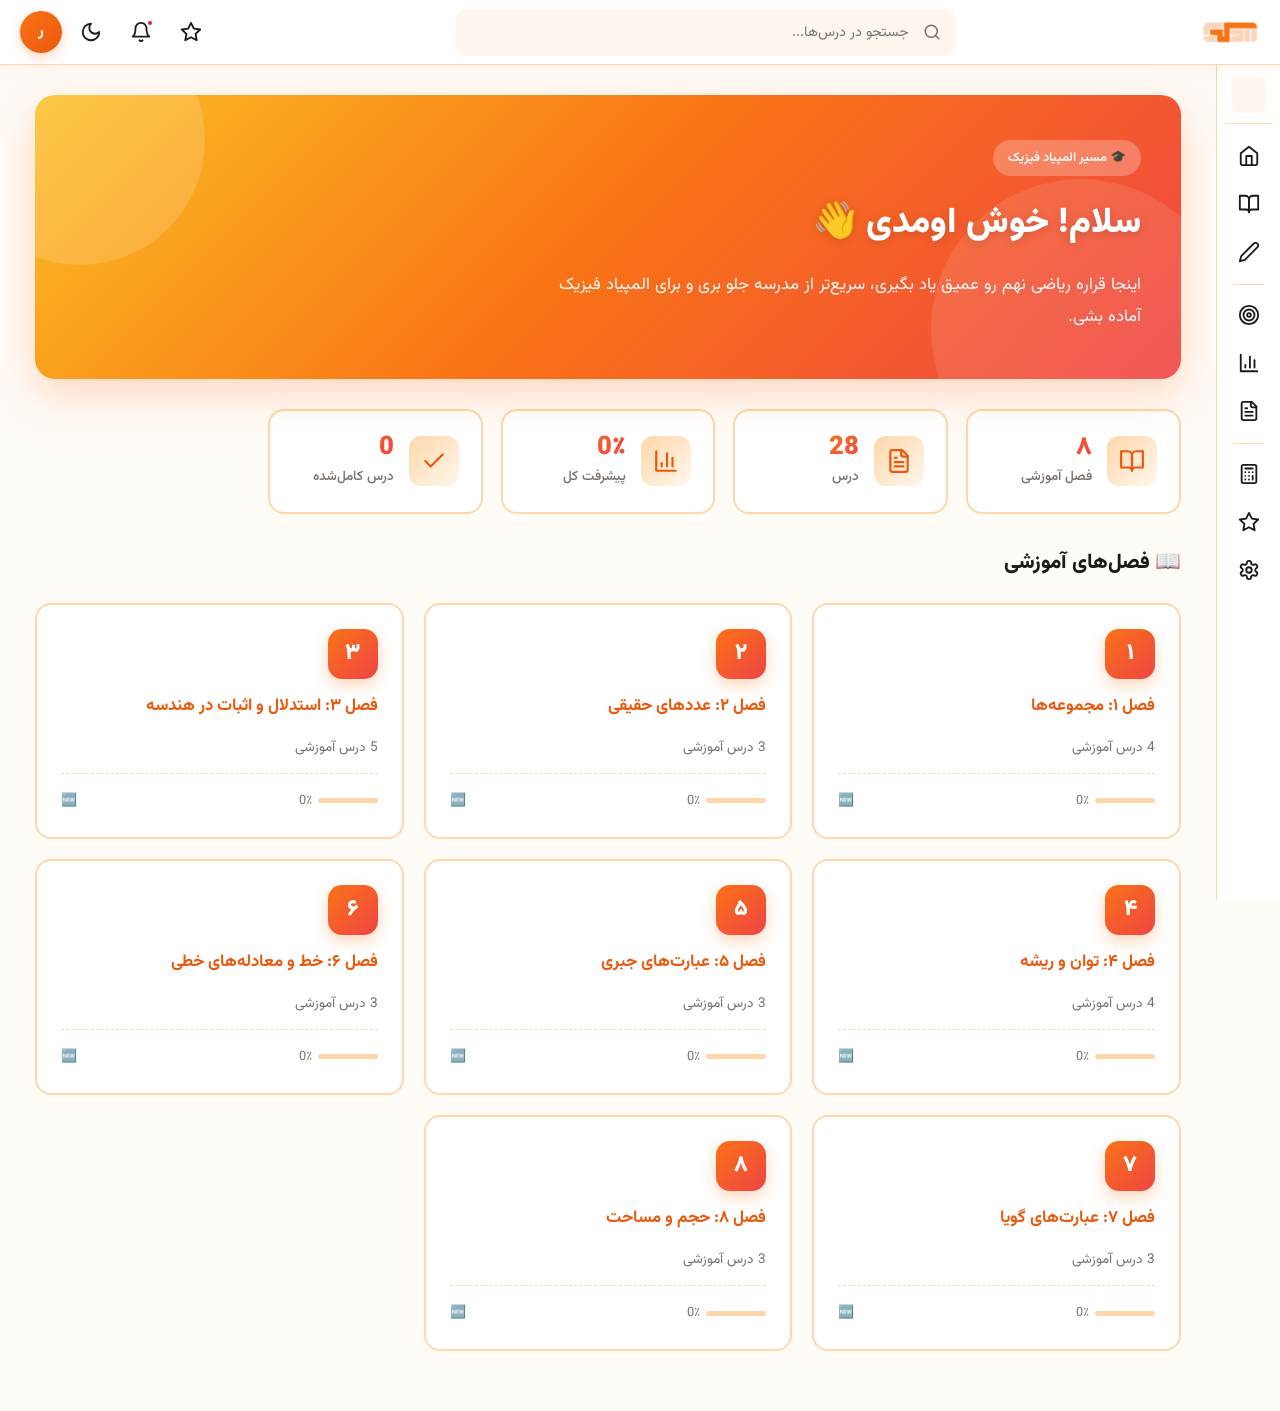
==== commit 591b1dad: "Create lessons.html" ====
--- a/lessons.html
+++ b/lessons.html
@@ -5,804 +5,19 @@
 <meta name="viewport" content="width=device-width, initial-scale=1.0">
 <title>درسنامه — رادیکال</title>
 <link href="https://fonts.googleapis.com/css2?family=Vazirmatn:wght@300;400;500;600;700;800;900&display=swap" rel="stylesheet">
-<style>
-  * { margin: 0; padding: 0; box-sizing: border-box; }
-
-  :root {
-    --primary: #f97316;
-    --primary-dark: #ea580c;
-    --primary-darker: #c2410c;
-    --primary-light: #fed7aa;
-    --primary-lighter: #fff7ed;
-    --accent: #ef4444;
-    --success: #10b981;
-    --warning: #f59e0b;
-    --danger: #dc2626;
-    --bg: #fffbf7;
-    --card: #ffffff;
-    --text: #1c1917;
-    --text-light: #78716c;
-    --border: #fed7aa;
-    --shadow: rgba(249, 115, 22, 0.08);
-    --shadow-lg: rgba(249, 115, 22, 0.15);
-    --topbar-h: 65px;
-    --sidebar-w: 64px;
-    --sidebar-w-open: 240px;
-  }
-
-  body.dark {
-    --bg: #140a05;
-    --card: #2c1810;
-    --text: #ffedd5;
-    --text-light: #fdba74;
-    --border: #7c2d12;
-    --shadow: rgba(0, 0, 0, 0.5);
-    --shadow-lg: rgba(0, 0, 0, 0.8);
-    --primary-light: #7c2d12;
-    --primary-lighter: #431407;
-  }
-
-  body {
-    font-family: 'Vazirmatn', 'Tahoma', sans-serif;
-    background: var(--bg);
-    color: var(--text);
-    line-height: 1.9;
-    font-size: 15px;
-    transition: background 0.3s, color 0.3s;
-  }
-
-  .icon { width: 22px; height: 22px; flex-shrink: 0; }
-
-  /* ===== TOP BAR ===== */
-  .topbar {
-    position: fixed; top: 0; right: 0; left: 0;
-    height: var(--topbar-h);
-    background: var(--card);
-    border-bottom: 1px solid var(--border);
-    display: flex; align-items: center; justify-content: space-between;
-    padding: 0 20px;
-    z-index: 1000;
-    box-shadow: 0 2px 15px var(--shadow);
-  }
-
-  .topbar-right { display: flex; align-items: center; gap: 15px; }
-
-  .menu-btn {
-    display: none; background: none; border: none;
-    color: var(--text); cursor: pointer; padding: 8px; border-radius: 8px;
-  }
-  .menu-btn:hover { background: var(--primary-light); }
-
-  .logo-box {
-    display: flex; align-items: center; text-decoration: none;
-    transition: transform 0.3s;
-  }
-  .logo-box:hover { transform: scale(1.05); }
-
-  .logo-svg { width: 60px; height: 60px; display: block; overflow: visible; }
-  .logo-svg .logo-main { fill: #f97316; transition: fill 0.3s; }
-  body.dark .logo-svg .logo-main { fill: #fb923c; }
-  .logo-svg path { opacity: 0; transform-origin: center; transform-box: fill-box; }
-
-  .logo-svg .letter-1 { animation: letterAppearDim 0.6s cubic-bezier(0.34, 1.56, 0.64, 1) 0s both; }
-  .logo-svg .letter-2 { animation: letterAppearDim 0.6s cubic-bezier(0.34, 1.56, 0.64, 1) 0.08s both; }
-  .logo-svg .letter-3 { animation: letterAppearDim 0.6s cubic-bezier(0.34, 1.56, 0.64, 1) 0.16s both; }
-  .logo-svg .letter-4 { animation: letterAppear 0.6s cubic-bezier(0.34, 1.56, 0.64, 1) 0.24s both; }
-  .logo-svg .letter-5 { animation: letterAppearDim 0.6s cubic-bezier(0.34, 1.56, 0.64, 1) 0.32s both; }
-  .logo-svg .letter-6 { animation: letterAppearDim 0.6s cubic-bezier(0.34, 1.56, 0.64, 1) 0.40s both; }
-
-  @keyframes letterAppear {
-    0% { opacity: 0; transform: translateY(8px) scale(0.7); }
-    60% { opacity: 1; transform: translateY(-2px) scale(1.05); }
-    100% { opacity: 1; transform: translateY(0) scale(1); }
-  }
-  @keyframes letterAppearDim {
-    0% { opacity: 0; transform: translateY(8px) scale(0.7); }
-    60% { opacity: 1; transform: translateY(-2px) scale(1.05); }
-    100% { opacity: 0.55; transform: translateY(0) scale(1); }
-  }
-
-  .topbar-center { flex: 1; max-width: 500px; margin: 0 30px; }
-  .search-wrapper { position: relative; }
-  .search-wrapper .icon {
-    position: absolute; right: 15px; top: 50%; transform: translateY(-50%);
-    width: 18px; height: 18px; color: var(--text-light); pointer-events: none;
-  }
-
-  .search-input {
-    width: 100%; background: var(--primary-lighter);
-    border: 2px solid transparent;
-    padding: 10px 45px 10px 18px; border-radius: 12px;
-    font-family: inherit; font-size: 0.9rem; color: var(--text);
-    outline: none; transition: all 0.2s;
-  }
-  .search-input:focus {
-    border-color: var(--primary); background: var(--card);
-    box-shadow: 0 0 0 4px var(--primary-light);
-  }
-
-  .topbar-left { display: flex; align-items: center; gap: 8px; }
-
-  .icon-btn {
-    background: transparent; border: none;
-    width: 42px; height: 42px; border-radius: 12px;
-    cursor: pointer; display: flex; align-items: center; justify-content: center;
-    transition: all 0.2s; position: relative; color: var(--text);
-  }
-  .icon-btn:hover { background: var(--primary-light); transform: translateY(-2px); }
-  .icon-btn .badge {
-    position: absolute; top: 8px; right: 8px;
-    width: 8px; height: 8px; background: var(--danger);
-    border-radius: 50%; border: 2px solid var(--card);
-  }
-
-  .user-avatar {
-    width: 42px; height: 42px; border-radius: 50%;
-    background: linear-gradient(135deg, #f97316, #ea580c);
-    color: white; display: flex; align-items: center; justify-content: center;
-    font-weight: 700; cursor: pointer; font-size: 1rem;
-    box-shadow: 0 4px 12px rgba(249,115,22,0.3);
-  }
-
-  /* ===== PROGRESS BAR ===== */
-  .progress-bar {
-    position: fixed; top: var(--topbar-h); right: 0;
-    height: 3px;
-    background: linear-gradient(90deg, #fbbf24, #f97316, #ef4444);
-    background-size: 200% 100%;
-    animation: progressShift 3s ease infinite;
-    width: 0%; z-index: 999; transition: width 0.2s;
-  }
-  @keyframes progressShift {
-    0%, 100% { background-position: 0% 50%; }
-    50% { background-position: 100% 50%; }
-  }
-
-  /* ===== LAYOUT ===== */
-  .layout { display: flex; padding-top: var(--topbar-h); min-height: 100vh; }
-
-  /* ===== SIDEBAR ===== */
-  .sidebar {
-    width: var(--sidebar-w); background: var(--card);
-    border-left: 1px solid var(--border);
-    position: fixed; top: var(--topbar-h); bottom: 0; right: 0;
-    overflow-y: auto; overflow-x: hidden;
-    padding: 12px 8px; transition: width 0.3s ease;
-    z-index: 998; display: flex; flex-direction: column;
-  }
-  .sidebar:hover { width: var(--sidebar-w-open); box-shadow: -10px 0 30px var(--shadow); }
-  body.sidebar-locked .sidebar { width: var(--sidebar-w-open); }
-  .sidebar::-webkit-scrollbar { width: 4px; }
-  .sidebar::-webkit-scrollbar-thumb { background: var(--primary-light); border-radius: 3px; }
-
-  .sidebar-pin-wrap {
-    display: flex; justify-content: center;
-    margin-bottom: 10px; padding-bottom: 10px;
-    border-bottom: 1px solid var(--border);
-  }
-  .sidebar-pin {
-    background: var(--primary-lighter); border: none;
-    width: 36px; height: 36px; border-radius: 10px;
-    cursor: pointer; display: flex; align-items: center; justify-content: center;
-    color: var(--text-light); transition: all 0.2s;
-  }
-  .sidebar-pin:hover { background: var(--primary-light); color: var(--primary-dark); transform: scale(1.05); }
-  .sidebar-pin .icon { width: 16px; height: 16px; }
-  .sidebar-pin.pinned { background: linear-gradient(135deg, #f97316, #ea580c); color: white; }
-
-  .sidebar-link {
-    display: flex; align-items: center; gap: 14px;
-    padding: 10px 10px; border-radius: 10px;
-    text-decoration: none; color: var(--text);
-    font-size: 0.92rem; font-weight: 500;
-    transition: background 0.2s, color 0.2s;
-    cursor: pointer; margin-bottom: 2px;
-    white-space: nowrap; position: relative;
-    min-height: 44px; justify-content: center;
-    width: 100%; overflow: hidden;
-  }
-  .sidebar:hover .sidebar-link,
-  body.sidebar-locked .sidebar-link {
-    justify-content: flex-start; padding: 10px 14px; gap: 12px;
-  }
-  .sidebar-link:hover { background: var(--primary-lighter); color: var(--primary-dark); }
-  .sidebar-link.active {
-    background: linear-gradient(135deg, #f97316, #ea580c);
-    color: white; box-shadow: 0 4px 15px rgba(249,115,22,0.3);
-  }
-  .sidebar-link .icon { width: 22px; height: 22px; }
-
-  .sidebar-link .text, .sidebar-link .count { display: none; white-space: nowrap; }
-  .sidebar:hover .sidebar-link .text,
-  .sidebar:hover .sidebar-link .count,
-  body.sidebar-locked .sidebar-link .text,
-  body.sidebar-locked .sidebar-link .count {
-    display: inline-block; animation: fadeInText 0.25s ease;
-  }
-  @keyframes fadeInText {
-    from { opacity: 0; transform: translateX(8px); }
-    to { opacity: 1; transform: translateX(0); }
-  }
-
-  .sidebar-link .count {
-    margin-right: auto; font-size: 0.7rem;
-    background: var(--primary-light); color: var(--primary-dark);
-    padding: 2px 8px; border-radius: 10px; font-weight: 700; flex-shrink: 0;
-  }
-  .sidebar-link.active .count { background: rgba(255,255,255,0.25); color: white; }
-
-  .sidebar:not(:hover) .sidebar-link::after {
-    content: attr(data-tooltip);
-    position: absolute; right: 100%; top: 50%;
-    transform: translateY(-50%);
-    background: var(--text); color: var(--card);
-    padding: 6px 12px; border-radius: 8px;
-    font-size: 0.8rem; white-space: nowrap;
-    opacity: 0; pointer-events: none;
-    transition: opacity 0.2s; margin-right: 8px;
-    font-weight: 500; z-index: 100;
-  }
-  .sidebar:not(:hover) .sidebar-link:hover::after { opacity: 1; }
-
-  .sidebar-section { display: flex; flex-direction: column; gap: 2px; }
-  .sidebar-divider { height: 1px; background: var(--border); margin: 8px 8px; }
-
-  /* ===== MAIN ===== */
-  .main {
-    flex: 1; margin-right: var(--sidebar-w);
-    padding: 30px 35px 60px;
-    max-width: calc(100% - var(--sidebar-w));
-    transition: margin 0.3s, max-width 0.3s;
-  }
-  body.sidebar-locked .main {
-    margin-right: var(--sidebar-w-open);
-    max-width: calc(100% - var(--sidebar-w-open));
-  }
-
-  /* ===== HERO ===== */
-  .hero {
-    background: linear-gradient(135deg, #fbbf24 0%, #f97316 50%, #ef4444 100%);
-    color: white; border-radius: 20px;
-    padding: 45px 40px; margin-bottom: 30px;
-    position: relative; overflow: hidden;
-    box-shadow: 0 15px 40px rgba(249,115,22,0.25);
-  }
-  .hero::before {
-    content: ''; position: absolute; top: -80px; left: -80px;
-    width: 250px; height: 250px;
-    background: rgba(255,255,255,0.15); border-radius: 50%;
-  }
-  .hero::after {
-    content: ''; position: absolute; bottom: -100px; right: -50px;
-    width: 300px; height: 300px;
-    background: rgba(255,255,255,0.1); border-radius: 50%;
-  }
-  .hero-content { position: relative; z-index: 1; }
-  .hero-badge {
-    display: inline-block; background: rgba(255,255,255,0.25);
-    padding: 6px 15px; border-radius: 20px;
-    font-size: 0.8rem; margin-bottom: 15px;
-    font-weight: 600; backdrop-filter: blur(5px);
-  }
-  .hero h1 { font-size: 2.2rem; margin-bottom: 12px; font-weight: 900; text-shadow: 0 2px 10px rgba(0,0,0,0.15); }
-  .hero p { font-size: 1.05rem; opacity: 0.98; max-width: 600px; }
-
-  /* ===== STATS ===== */
-  .stats-grid {
-    display: grid; grid-template-columns: repeat(auto-fill, minmax(200px, 1fr));
-    gap: 18px; margin-bottom: 30px;
-  }
-  .stat-card {
-    background: var(--card); border-radius: 16px;
-    padding: 22px; border: 2px solid var(--border);
-    transition: all 0.3s;
-    display: flex; align-items: center; gap: 15px;
-  }
-  .stat-card:hover {
-    transform: translateY(-4px); border-color: var(--primary);
-    box-shadow: 0 10px 25px var(--shadow);
-    background: linear-gradient(135deg, var(--card) 0%, var(--primary-lighter) 100%);
-  }
-  .stat-icon {
-    width: 50px; height: 50px; border-radius: 12px;
-    background: linear-gradient(135deg, var(--primary-light) 0%, var(--primary-lighter) 100%);
-    color: var(--primary-dark);
-    display: flex; align-items: center; justify-content: center; flex-shrink: 0;
-  }
-  .stat-icon .icon { width: 26px; height: 26px; }
-  .stat-info .value {
-    font-size: 1.6rem; font-weight: 900;
-    background: linear-gradient(135deg, #f97316, #ef4444);
-    -webkit-background-clip: text; -webkit-text-fill-color: transparent;
-    background-clip: text; line-height: 1.2;
-  }
-  .stat-info .label { font-size: 0.85rem; color: var(--text-light); font-weight: 500; }
-
-  /* ===== SECTION HEADER ===== */
-  .section-header {
-    display: flex; justify-content: space-between;
-    align-items: center; margin-bottom: 20px;
-  }
-  .section-header h2 { font-size: 1.3rem; color: var(--text); font-weight: 800; }
-
-  /* ===== CHAPTER CARDS ===== */
-  .chapters-grid {
-    display: grid; grid-template-columns: repeat(auto-fill, minmax(280px, 1fr));
-    gap: 20px;
-  }
-  .chapter-card {
-    background: var(--card); border-radius: 16px;
-    padding: 24px; text-decoration: none; color: var(--text);
-    border: 2px solid var(--border);
-    transition: all 0.3s;
-    display: flex; flex-direction: column; gap: 12px;
-  }
-  .chapter-card:hover {
-    transform: translateY(-5px);
-    box-shadow: 0 15px 35px var(--shadow-lg);
-    border-color: var(--primary);
-    background: linear-gradient(135deg, var(--card) 0%, var(--primary-lighter) 100%);
-  }
-  .chapter-num {
-    width: 50px; height: 50px;
-    background: linear-gradient(135deg, #f97316, #ef4444);
-    color: white; border-radius: 14px;
-    display: flex; align-items: center; justify-content: center;
-    font-size: 1.4rem; font-weight: 900;
-    box-shadow: 0 6px 15px rgba(249,115,22,0.3);
-  }
-  .chapter-card h3 { font-size: 1.05rem; font-weight: 700; color: var(--primary-dark); }
-  .chapter-card p { font-size: 0.85rem; color: var(--text-light); margin: 0; }
-  .chapter-meta {
-    display: flex; justify-content: space-between; align-items: center;
-    margin-top: auto; padding-top: 15px;
-    border-top: 1px dashed var(--border);
-    font-size: 0.8rem; color: var(--text-light);
-  }
-  .chapter-progress-mini { display: flex; align-items: center; gap: 6px; }
-  .mini-bar {
-    width: 60px; height: 5px;
-    background: var(--primary-light); border-radius: 3px; overflow: hidden;
-  }
-  .mini-bar-fill {
-    height: 100%;
-    background: linear-gradient(90deg, #f97316, #ef4444);
-    border-radius: 3px;
-  }
-
-  /* ===== BREADCRUMB ===== */
-  .breadcrumb {
-    font-size: 0.85rem; color: var(--text-light);
-    margin-bottom: 20px; display: flex;
-    align-items: center; gap: 8px; flex-wrap: wrap;
-  }
-  .breadcrumb a { color: var(--primary); text-decoration: none; }
-  .breadcrumb a:hover { text-decoration: underline; }
-
-  /* ===== LESSON LIST ===== */
-  .lesson-list {
-    display: flex; flex-direction: column; gap: 12px;
-  }
-  .lesson-item {
-    background: var(--card); border-radius: 14px;
-    padding: 18px 22px;
-    border: 2px solid var(--border);
-    display: flex; align-items: center; gap: 18px;
-    text-decoration: none; color: var(--text);
-    transition: all 0.3s;
-  }
-  .lesson-item:hover {
-    border-color: var(--primary);
-    transform: translateX(-4px);
-    box-shadow: 0 8px 20px var(--shadow);
-    background: linear-gradient(135deg, var(--card) 0%, var(--primary-lighter) 100%);
-  }
-  .lesson-num {
-    width: 42px; height: 42px; border-radius: 12px;
-    background: linear-gradient(135deg, var(--primary-light), var(--primary-lighter));
-    color: var(--primary-dark);
-    display: flex; align-items: center; justify-content: center;
-    font-weight: 700; font-size: 1.1rem; flex-shrink: 0;
-  }
-  .lesson-item.done .lesson-num {
-    background: linear-gradient(135deg, #10b981, #059669);
-    color: white;
-  }
-  .lesson-info { flex: 1; }
-  .lesson-info h4 { font-size: 1rem; font-weight: 700; color: var(--text); margin-bottom: 4px; }
-  .lesson-info p { font-size: 0.82rem; color: var(--text-light); margin: 0; }
-  .lesson-progress {
-    width: 80px; height: 6px;
-    background: var(--primary-light); border-radius: 3px;
-    overflow: hidden; flex-shrink: 0;
-  }
-  .lesson-progress-fill {
-    height: 100%;
-    background: linear-gradient(90deg, #f97316, #ef4444);
-    border-radius: 3px;
-  }
-  .lesson-status {
-    font-size: 1.4rem; flex-shrink: 0;
-  }
-
-  /* ===== LESSON CONTENT ===== */
-  .lesson-header {
-    background: linear-gradient(135deg, var(--primary) 0%, var(--primary-dark) 100%);
-    color: white; border-radius: 18px;
-    padding: 32px 36px; margin-bottom: 25px;
-    position: relative; overflow: hidden;
-  }
-  .lesson-header::before {
-    content: ''; position: absolute; top: -60px; left: -60px;
-    width: 200px; height: 200px;
-    background: rgba(255,255,255,0.1); border-radius: 50%;
-  }
-  .lesson-header h1 {
-    font-size: 1.8rem; font-weight: 900;
-    margin-bottom: 10px; position: relative; z-index: 1;
-  }
-  .lesson-header p {
-    font-size: 1rem; opacity: 0.95;
-    position: relative; z-index: 1;
-  }
-
-  .lesson-progress-bar-wrap {
-    background: var(--card); border-radius: 12px;
-    padding: 14px 20px; margin-bottom: 25px;
-    display: flex; align-items: center; gap: 15px;
-    border: 2px solid var(--border);
-  }
-  .lesson-progress-bar-wrap .label {
-    font-size: 0.85rem; font-weight: 600; color: var(--text-light);
-    white-space: nowrap;
-  }
-  .lesson-progress-bar-wrap .bar {
-    flex: 1; height: 8px;
-    background: var(--primary-light); border-radius: 4px; overflow: hidden;
-  }
-  .lesson-progress-bar-wrap .bar-fill {
-    height: 100%;
-    background: linear-gradient(90deg, #f97316, #ef4444);
-    border-radius: 4px;
-    transition: width 0.5s;
-  }
-  .lesson-progress-bar-wrap .percent {
-    font-size: 0.9rem; font-weight: 800;
-    color: var(--primary-dark);
-    min-width: 45px; text-align: left;
-  }
-
-  .lesson-content {
-    background: var(--card); border-radius: 18px;
-    padding: 40px; box-shadow: 0 4px 20px var(--shadow);
-    margin-bottom: 25px;
-  }
-  .lesson-content h2 {
-    font-size: 1.4rem; color: var(--primary-dark);
-    margin: 35px 0 15px;
-    padding-right: 12px;
-    border-right: 5px solid var(--primary);
-    display: flex; align-items: center; gap: 10px;
-  }
-  .lesson-content h2:first-child { margin-top: 0; }
-  .lesson-content h3 {
-    font-size: 1.1rem; color: var(--text);
-    margin: 25px 0 12px; font-weight: 700;
-  }
-  .lesson-content p { margin-bottom: 14px; }
-  .lesson-content ul, .lesson-content ol {
-    padding-right: 25px; margin: 14px 0;
-  }
-  .lesson-content li { margin-bottom: 10px; }
-
-  /* ===== جعبه‌ها ===== */
-  .box {
-    border-radius: 14px; padding: 20px 24px;
-    margin: 20px 0; border-right: 5px solid;
-  }
-  .box-title {
-    font-weight: 700; margin-bottom: 10px;
-    display: flex; align-items: center; gap: 8px;
-    font-size: 1rem;
-  }
-
-  .box-def { background: #f0fdf4; border-color: var(--success); }
-  body.dark .box-def { background: rgba(16, 185, 129, 0.1); }
-  .box-def .box-title { color: var(--success); }
-
-  .box-formula {
-    background: linear-gradient(135deg, var(--primary-lighter), #fff);
-    border-color: var(--primary);
-    text-align: center;
-  }
-  body.dark .box-formula { background: rgba(249, 115, 22, 0.1); }
-  .box-formula .box-title { color: var(--primary-dark); justify-content: center; }
-  .formula-text {
-    direction: ltr; text-align: center;
-    font-family: 'Times New Roman', serif;
-    font-size: 1.35rem; font-weight: 600;
-    color: var(--primary-dark); margin: 10px 0;
-    padding: 10px;
-  }
-  body.dark .formula-text { color: #fb923c; }
-
-  .box-warn { background: #fffbeb; border-color: var(--warning); }
-  body.dark .box-warn { background: rgba(245, 158, 11, 0.1); }
-  .box-warn .box-title { color: #b45309; }
-
-  .box-example { background: #fef2f2; border-color: var(--danger); }
-  body.dark .box-example { background: rgba(220, 38, 38, 0.1); }
-  .box-example .box-title { color: var(--danger); }
-  .example-solution {
-    background: var(--card); border-radius: 10px;
-    padding: 15px 18px; margin-top: 12px;
-    direction: ltr; text-align: center;
-    font-family: 'Times New Roman', serif;
-    font-size: 1.1rem;
-  }
-
-  .box-note { background: var(--primary-lighter); border-color: var(--primary); }
-  body.dark .box-note { background: rgba(249, 115, 22, 0.08); }
-  .box-note .box-title { color: var(--primary-dark); }
-
-  /* ===== دکمه خوندم ===== */
-  .done-button-wrap {
-    text-align: center;
-    margin: 35px 0 20px;
-  }
-  .done-button {
-    display: inline-flex; align-items: center; gap: 10px;
-    background: linear-gradient(135deg, #10b981, #059669);
-    color: white;
-    border: none; border-radius: 14px;
-    padding: 16px 35px;
-    font-family: inherit; font-size: 1.1rem; font-weight: 700;
-    cursor: pointer;
-    box-shadow: 0 8px 25px rgba(16, 185, 129, 0.3);
-    transition: all 0.3s;
-  }
-  .done-button:hover {
-    transform: translateY(-3px);
-    box-shadow: 0 12px 30px rgba(16, 185, 129, 0.4);
-  }
-  .done-button .icon { width: 24px; height: 24px; }
-
-  /* ===== ناوبری درس ===== */
-  .lesson-nav {
-    display: flex; justify-content: space-between;
-    gap: 15px; margin-top: 30px;
-  }
-  .lesson-nav a {
-    flex: 1; background: var(--card);
-    border: 2px solid var(--border);
-    border-radius: 14px; padding: 18px 22px;
-    text-decoration: none; color: var(--text);
-    transition: all 0.3s;
-    display: flex; flex-direction: column; gap: 6px;
-  }
-  .lesson-nav a:hover {
-    border-color: var(--primary);
-    transform: translateY(-3px);
-    box-shadow: 0 10px 25px var(--shadow);
-  }
-  .lesson-nav a .label {
-    font-size: 0.8rem; color: var(--text-light);
-    display: flex; align-items: center; gap: 6px;
-  }
-  .lesson-nav a .title { font-weight: 700; color: var(--primary-dark); }
-  .lesson-nav a.next { text-align: left; }
-
-  /* ===== متن ریاضی ===== */
-  .math {
-    direction: ltr; display: inline-block;
-    font-family: 'Times New Roman', serif;
-    font-size: 1.05em; font-weight: 600;
-    color: var(--primary-dark);
-    padding: 0 4px;
-  }
-  body.dark .math { color: #fb923c; }
-
-  /* ===== EXAM ===== */
-  .exam-question {
-    background: var(--card); border-radius: 16px;
-    padding: 25px 28px; margin-bottom: 18px;
-    border: 2px solid var(--border);
-  }
-  .exam-question-num {
-    display: inline-block;
-    background: linear-gradient(135deg, var(--primary), var(--primary-dark));
-    color: white;
-    width: 36px; height: 36px; border-radius: 10px;
-    display: inline-flex; align-items: center; justify-content: center;
-    font-weight: 700; font-size: 1rem;
-    margin-left: 10px;
-  }
-  .exam-question-text {
-    font-size: 1.05rem; font-weight: 600;
-    margin-bottom: 15px;
-    display: flex; align-items: center; gap: 8px;
-  }
-  .exam-options {
-    display: flex; flex-direction: column; gap: 10px;
-  }
-  .exam-option {
-    background: var(--bg);
-    border: 2px solid var(--border);
-    border-radius: 12px;
-    padding: 14px 18px;
-    cursor: pointer;
-    transition: all 0.2s;
-    display: flex; align-items: center; gap: 12px;
-    font-size: 0.95rem;
-  }
-  .exam-option:hover {
-    border-color: var(--primary);
-    background: var(--primary-lighter);
-  }
-  .exam-option.selected {
-    border-color: var(--primary);
-    background: var(--primary-lighter);
-    font-weight: 600;
-  }
-  .exam-option.correct {
-    border-color: var(--success);
-    background: #f0fdf4;
-    color: var(--success);
-    font-weight: 700;
-  }
-  body.dark .exam-option.correct { background: rgba(16, 185, 129, 0.15); }
-  .exam-option.wrong {
-    border-color: var(--danger);
-    background: #fef2f2;
-    color: var(--danger);
-    font-weight: 700;
-  }
-  body.dark .exam-option.wrong { background: rgba(220, 38, 38, 0.15); }
-  .exam-option .letter {
-    width: 30px; height: 30px;
-    border-radius: 8px;
-    background: var(--card);
-    border: 2px solid currentColor;
-    display: flex; align-items: center; justify-content: center;
-    font-weight: 700; font-size: 0.85rem;
-    flex-shrink: 0;
-  }
-
-  .exam-submit-wrap {
-    text-align: center;
-    margin: 30px 0;
-  }
-  .exam-submit {
-    background: linear-gradient(135deg, var(--primary), var(--primary-dark));
-    color: white; border: none;
-    border-radius: 14px;
-    padding: 16px 40px;
-    font-family: inherit; font-size: 1.1rem; font-weight: 700;
-    cursor: pointer;
-    box-shadow: 0 8px 25px rgba(249, 115, 22, 0.3);
-    transition: all 0.3s;
-  }
-  .exam-submit:hover {
-    transform: translateY(-3px);
-    box-shadow: 0 12px 30px rgba(249, 115, 22, 0.4);
-  }
-  .exam-submit:disabled {
-    opacity: 0.5;
-    cursor: not-allowed;
-    transform: none;
-  }
-
-  /* ===== RESULT ===== */
-  .result-hero {
-    border-radius: 20px;
-    padding: 50px 40px;
-    margin-bottom: 30px;
-    text-align: center;
-    color: white;
-    position: relative;
-    overflow: hidden;
-  }
-  .result-hero.pass {
-    background: linear-gradient(135deg, #10b981, #059669);
-    box-shadow: 0 15px 40px rgba(16, 185, 129, 0.3);
-  }
-  .result-hero.fail {
-    background: linear-gradient(135deg, #ef4444, #dc2626);
-    box-shadow: 0 15px 40px rgba(220, 38, 38, 0.3);
-  }
-  .result-hero::before {
-    content: ''; position: absolute; top: -80px; left: -80px;
-    width: 250px; height: 250px;
-    background: rgba(255,255,255,0.15); border-radius: 50%;
-  }
-  .result-hero .emoji {
-    font-size: 4rem; margin-bottom: 15px;
-    position: relative; z-index: 1;
-  }
-  .result-hero h1 {
-    font-size: 2rem; font-weight: 900;
-    margin-bottom: 10px;
-    position: relative; z-index: 1;
-  }
-  .result-hero p {
-    font-size: 1.1rem; opacity: 0.95;
-    position: relative; z-index: 1;
-  }
-  .result-score {
-    font-size: 3.5rem; font-weight: 900;
-    margin: 15px 0;
-    position: relative; z-index: 1;
-  }
-
-  /* ===== RESPONSIVE ===== */
-  @media (max-width: 900px) {
-    .menu-btn { display: flex; }
-    .sidebar {
-      transform: translateX(100%);
-      width: var(--sidebar-w-open);
-      box-shadow: -5px 0 30px rgba(0,0,0,0.2);
-      padding: 12px 8px;
-    }
-    .sidebar.open { transform: translateX(0); }
-    .sidebar .sidebar-link { justify-content: flex-start; padding: 10px 14px; }
-    .sidebar .sidebar-link .text, .sidebar .sidebar-link .count { display: inline-block; }
-    .main { margin-right: 0; max-width: 100%; padding: 20px 15px; }
-    body.sidebar-locked .main { margin-right: 0; max-width: 100%; }
-    .topbar-center { display: none; }
-    .hero { padding: 30px 25px; }
-    .hero h1 { font-size: 1.5rem; }
-    .chapters-grid { grid-template-columns: 1fr; }
-    .logo-svg { width: 50px; height: 50px; }
-    .lesson-content { padding: 25px 20px; }
-    .lesson-header { padding: 25px 22px; }
-    .lesson-header h1 { font-size: 1.4rem; }
-    .lesson-nav { flex-direction: column; }
-    .result-hero { padding: 35px 25px; }
-    .result-hero h1 { font-size: 1.4rem; }
-    .result-score { font-size: 2.5rem; }
-  }
-
-  @media (max-width: 500px) {
-    .topbar { padding: 0 12px; }
-    .logo-svg { width: 44px; height: 44px; }
-  }
-
-  .overlay {
-    display: none; position: fixed; inset: 0;
-    background: rgba(0,0,0,0.4); z-index: 997;
-    backdrop-filter: blur(2px);
-  }
-  .overlay.active { display: block; }
-</style>
+<link rel="stylesheet" href="css/main.css">
 </head>
 <body>
 
-<!-- آیکون‌ها -->
-<svg xmlns="http://www.w3.org/2000/svg" style="display: none;">
-  <symbol id="icon-home" viewBox="0 0 24 24" fill="none" stroke="currentColor" stroke-width="2" stroke-linecap="round" stroke-linejoin="round"><path d="m3 9 9-7 9 7v11a2 2 0 0 1-2 2H5a2 2 0 0 1-2-2z"></path><polyline points="9 22 9 12 15 12 15 22"></polyline></symbol>
-  <symbol id="icon-book" viewBox="0 0 24 24" fill="none" stroke="currentColor" stroke-width="2" stroke-linecap="round" stroke-linejoin="round"><path d="M2 3h6a4 4 0 0 1 4 4v14a3 3 0 0 0-3-3H2z"></path><path d="M22 3h-6a4 4 0 0 0-4 4v14a3 3 0 0 1 3-3h7z"></path></symbol>
-  <symbol id="icon-pencil" viewBox="0 0 24 24" fill="none" stroke="currentColor" stroke-width="2" stroke-linecap="round" stroke-linejoin="round"><path d="M17 3a2.85 2.83 0 1 1 4 4L7.5 20.5 2 22l1.5-5.5Z"></path></symbol>
-  <symbol id="icon-target" viewBox="0 0 24 24" fill="none" stroke="currentColor" stroke-width="2" stroke-linecap="round" stroke-linejoin="round"><circle cx="12" cy="12" r="10"></circle><circle cx="12" cy="12" r="6"></circle><circle cx="12" cy="12" r="2"></circle></symbol>
-  <symbol id="icon-chart" viewBox="0 0 24 24" fill="none" stroke="currentColor" stroke-width="2" stroke-linecap="round" stroke-linejoin="round"><path d="M3 3v18h18"></path><path d="M18 17V9"></path><path d="M13 17V5"></path><path d="M8 17v-3"></path></symbol>
-  <symbol id="icon-file-text" viewBox="0 0 24 24" fill="none" stroke="currentColor" stroke-width="2" stroke-linecap="round" stroke-linejoin="round"><path d="M15 2H6a2 2 0 0 0-2 2v16a2 2 0 0 0 2 2h12a2 2 0 0 0 2-2V7Z"></path><path d="M14 2v4a2 2 0 0 0 2 2h4"></path><path d="M10 9H8"></path><path d="M16 13H8"></path><path d="M16 17H8"></path></symbol>
-  <symbol id="icon-calculator" viewBox="0 0 24 24" fill="none" stroke="currentColor" stroke-width="2" stroke-linecap="round" stroke-linejoin="round"><rect width="16" height="20" x="4" y="2" rx="2"></rect><line x1="8" x2="16" y1="6" y2="6"></line><line x1="16" x2="16" y1="14" y2="18"></line><path d="M16 10h.01"></path><path d="M12 10h.01"></path><path d="M8 10h.01"></path><path d="M12 14h.01"></path><path d="M8 14h.01"></path><path d="M12 18h.01"></path><path d="M8 18h.01"></path></symbol>
-  <symbol id="icon-star" viewBox="0 0 24 24" fill="none" stroke="currentColor" stroke-width="2" stroke-linecap="round" stroke-linejoin="round"><polygon points="12 2 15.09 8.26 22 9.27 17 14.14 18.18 21.02 12 17.77 5.82 21.02 7 14.14 2 9.27 8.91 8.26 12 2"></polygon></symbol>
-  <symbol id="icon-settings" viewBox="0 0 24 24" fill="none" stroke="currentColor" stroke-width="2" stroke-linecap="round" stroke-linejoin="round"><path d="M12.22 2h-.44a2 2 0 0 0-2 2v.18a2 2 0 0 1-1 1.73l-.43.25a2 2 0 0 1-2 0l-.15-.08a2 2 0 0 0-2.73.73l-.22.38a2 2 0 0 0 .73 2.73l.15.1a2 2 0 0 1 1 1.72v.51a2 2 0 0 1-1 1.74l-.15.09a2 2 0 0 0-.73 2.73l.22.38a2 2 0 0 0 2.73.73l.15-.08a2 2 0 0 1 2 0l.43.25a2 2 0 0 1 1 1.73V20a2 2 0 0 0 2 2h.44a2 2 0 0 0 2-2v-.18a2 2 0 0 1 1-1.73l.43-.25a2 2 0 0 1 2 0l.15.08a2 2 0 0 0 2.73-.73l.22-.39a2 2 0 0 0-.73-2.73l-.15-.08a2 2 0 0 1-1-1.74v-.5a2 2 0 0 1 1-1.74l.15-.09a2 2 0 0 0 .73-2.73l-.22-.38a2 2 0 0 0-2.73-.73l-.15.08a2 2 0 0 1-2 0l-.43-.25a2 2 0 0 1-1-1.73V4a2 2 0 0 0-2-2z"></path><circle cx="12" cy="12" r="3"></circle></symbol>
-  <symbol id="icon-search" viewBox="0 0 24 24" fill="none" stroke="currentColor" stroke-width="2" stroke-linecap="round" stroke-linejoin="round"><circle cx="11" cy="11" r="8"></circle><path d="m21 21-4.3-4.3"></path></symbol>
-  <symbol id="icon-bell" viewBox="0 0 24 24" fill="none" stroke="currentColor" stroke-width="2" stroke-linecap="round" stroke-linejoin="round"><path d="M6 8a6 6 0 0 1 12 0c0 7 3 9 3 9H3s3-2 3-9"></path><path d="M10.3 21a1.94 1.94 0 0 0 3.4 0"></path></symbol>
-  <symbol id="icon-moon" viewBox="0 0 24 24" fill="none" stroke="currentColor" stroke-width="2" stroke-linecap="round" stroke-linejoin="round"><path d="M12 3a6 6 0 0 0 9 9 9 9 0 1 1-9-9Z"></path></symbol>
-  <symbol id="icon-sun" viewBox="0 0 24 24" fill="none" stroke="currentColor" stroke-width="2" stroke-linecap="round" stroke-linejoin="round"><circle cx="12" cy="12" r="4"></circle><path d="M12 2v2"></path><path d="M12 20v2"></path><path d="m4.93 4.93 1.41 1.41"></path><path d="m17.66 17.66 1.41 1.41"></path><path d="M2 12h2"></path><path d="M20 12h2"></path><path d="m6.34 17.66-1.41 1.41"></path><path d="m19.07 4.93-1.41 1.41"></path></symbol>
-  <symbol id="icon-menu" viewBox="0 0 24 24" fill="none" stroke="currentColor" stroke-width="2" stroke-linecap="round" stroke-linejoin="round"><line x1="4" x2="20" y1="12" y2="12"></line><line x1="4" x2="20" y1="6" y2="6"></line><line x1="4" x2="20" y1="18" y2="18"></line></symbol>
-  <symbol id="icon-pin" viewBox="0 0 24 24" fill="none" stroke="currentColor" stroke-width="2" stroke-linecap="round" stroke-linejoin="round"><line x1="12" x2="12" y1="17" y2="22"></line><path d="M5 17h14v-1.76a2 2 0 0 0-1.11-1.79l-1.78-.9A2 2 0 0 1 15 10.76V6h1a2 2 0 0 0 0-4H8a2 2 0 0 0 0 4h1v4.76a2 2 0 0 1-1.11 1.79l-1.78.9A2 2 0 0 0 5 15.24Z"></path></symbol>
-  <symbol id="icon-check" viewBox="0 0 24 24" fill="none" stroke="currentColor" stroke-width="2.5" stroke-linecap="round" stroke-linejoin="round"><polyline points="20 6 9 17 4 12"></polyline></symbol>
-  <symbol id="icon-arrow-left" viewBox="0 0 24 24" fill="none" stroke="currentColor" stroke-width="2" stroke-linecap="round" stroke-linejoin="round"><line x1="19" x2="5" y1="12" y2="12"></line><polyline points="12 19 5 12 12 5"></polyline></symbol>
-  <symbol id="icon-arrow-right" viewBox="0 0 24 24" fill="none" stroke="currentColor" stroke-width="2" stroke-linecap="round" stroke-linejoin="round"><line x1="5" x2="19" y1="12" y2="12"></line><polyline points="12 5 19 12 12 19"></polyline></symbol>
-</svg>
+<!-- ===== محل قرارگیری آیکون‌ها ===== -->
+<div id="icons-container"></div>
 
-<!-- TOP BAR -->
+<!-- ===== TOP BAR ===== -->
 <div class="topbar">
   <div class="topbar-right">
-    <button class="menu-btn" onclick="toggleSidebar()"><svg class="icon"><use href="#icon-menu"></use></svg></button>
+    <button class="menu-btn" onclick="toggleSidebar()">
+      <svg class="icon"><use href="#icon-menu"></use></svg>
+    </button>
     <a href="index.html" class="logo-box">
       <svg class="logo-svg" viewBox="-100 -40 105 45" xmlns="http://www.w3.org/2000/svg">
         <g class="logo-main" opacity="0.55">
@@ -827,17 +42,30 @@
   </div>
 
   <div class="topbar-left">
-    <button class="icon-btn" title="علاقه‌مندی‌ها"><svg class="icon"><use href="#icon-star"></use></svg></button>
-    <button class="icon-btn" title="اعلان‌ها"><svg class="icon"><use href="#icon-bell"></use></svg><span class="badge"></span></button>
-    <button class="icon-btn" onclick="toggleTheme()" id="themeBtn"><svg class="icon" id="themeIcon"><use href="#icon-moon"></use></svg></button>
+    <button class="icon-btn" title="علاقه‌مندی‌ها">
+      <svg class="icon"><use href="#icon-star"></use></svg>
+    </button>
+    <button class="icon-btn" title="اعلان‌ها">
+      <svg class="icon"><use href="#icon-bell"></use></svg>
+      <span class="badge"></span>
+    </button>
+    <button class="icon-btn" onclick="toggleTheme()" id="themeBtn">
+      <svg class="icon" id="themeIcon"><use href="#icon-moon"></use></svg>
+    </button>
     <div class="user-avatar">ر</div>
   </div>
 </div>
 
+<!-- ===== PROGRESS BAR ===== -->
 <div class="progress-bar" id="progressBar"></div>
+
+<!-- ===== OVERLAY (Mobile) ===== -->
 <div class="overlay" id="overlay" onclick="toggleSidebar()"></div>
 
+<!-- ===== LAYOUT ===== -->
 <div class="layout">
+
+  <!-- ===== SIDEBAR ===== -->
   <aside class="sidebar" id="sidebar">
     <div class="sidebar-pin-wrap">
       <button class="sidebar-pin" id="pinBtn" onclick="togglePin()" title="قفل کردن سایدبار">
@@ -846,819 +74,82 @@
     </div>
 
     <div class="sidebar-section">
-      <a href="index.html" class="sidebar-link" data-tooltip="خانه"><svg class="icon"><use href="#icon-home"></use></svg><span class="text">خانه</span></a>
-      <a href="lessons.html" class="sidebar-link active" data-tooltip="درسنامه"><svg class="icon"><use href="#icon-book"></use></svg><span class="text">درسنامه</span><span class="count">۲۴</span></a>
-      <a href="#" class="sidebar-link" data-tooltip="تمرین‌ها"><svg class="icon"><use href="#icon-pencil"></use></svg><span class="text">تمرین‌ها</span><span class="count">۱۸۰</span></a>
+      <a href="index.html" class="sidebar-link" data-tooltip="خانه">
+        <svg class="icon"><use href="#icon-home"></use></svg>
+        <span class="text">خانه</span>
+      </a>
+      <a href="lessons.html" class="sidebar-link active" data-tooltip="درسنامه">
+        <svg class="icon"><use href="#icon-book"></use></svg>
+        <span class="text">درسنامه</span>
+        <span class="count">۲۸</span>
+      </a>
+      <a href="#" class="sidebar-link" data-tooltip="تمرین‌ها">
+        <svg class="icon"><use href="#icon-pencil"></use></svg>
+        <span class="text">تمرین‌ها</span>
+        <span class="count">۱۸۰</span>
+      </a>
     </div>
 
     <div class="sidebar-divider"></div>
 
     <div class="sidebar-section">
-      <a href="#" class="sidebar-link" data-tooltip="آزمون‌ها"><svg class="icon"><use href="#icon-target"></use></svg><span class="text">آزمون‌ها</span></a>
-      <a href="#" class="sidebar-link" data-tooltip="آنالیز و پیشرفت"><svg class="icon"><use href="#icon-chart"></use></svg><span class="text">آنالیز و پیشرفت</span></a>
-      <a href="#" class="sidebar-link" data-tooltip="فرمول‌نامه"><svg class="icon"><use href="#icon-file-text"></use></svg><span class="text">فرمول‌نامه</span></a>
+      <a href="#" class="sidebar-link" data-tooltip="آزمون‌ها">
+        <svg class="icon"><use href="#icon-target"></use></svg>
+        <span class="text">آزمون‌ها</span>
+      </a>
+      <a href="#" class="sidebar-link" data-tooltip="آنالیز و پیشرفت">
+        <svg class="icon"><use href="#icon-chart"></use></svg>
+        <span class="text">آنالیز و پیشرفت</span>
+      </a>
+      <a href="#" class="sidebar-link" data-tooltip="فرمول‌نامه">
+        <svg class="icon"><use href="#icon-file-text"></use></svg>
+        <span class="text">فرمول‌نامه</span>
+      </a>
     </div>
 
     <div class="sidebar-divider"></div>
 
     <div class="sidebar-section">
-      <a href="#" class="sidebar-link" data-tooltip="ماشین‌حساب"><svg class="icon"><use href="#icon-calculator"></use></svg><span class="text">ماشین‌حساب</span></a>
-      <a href="#" class="sidebar-link" data-tooltip="علاقه‌مندی‌ها"><svg class="icon"><use href="#icon-star"></use></svg><span class="text">علاقه‌مندی‌ها</span></a>
-      <a href="#" class="sidebar-link" data-tooltip="تنظیمات"><svg class="icon"><use href="#icon-settings"></use></svg><span class="text">تنظیمات</span></a>
+      <a href="#" class="sidebar-link" data-tooltip="ماشین‌حساب">
+        <svg class="icon"><use href="#icon-calculator"></use></svg>
+        <span class="text">ماشین‌حساب</span>
+      </a>
+      <a href="#" class="sidebar-link" data-tooltip="علاقه‌مندی‌ها">
+        <svg class="icon"><use href="#icon-star"></use></svg>
+        <span class="text">علاقه‌مندی‌ها</span>
+      </a>
+      <a href="#" class="sidebar-link" data-tooltip="تنظیمات">
+        <svg class="icon"><use href="#icon-settings"></use></svg>
+        <span class="text">تنظیمات</span>
+      </a>
     </div>
   </aside>
 
+  <!-- ===== MAIN CONTENT ===== -->
   <main class="main" id="mainContent"></main>
+
 </div>
 
+<!-- ===== اسکریپت‌ها ===== -->
+<script src="js/chapters.js"></script>
+<script src="js/content-ch1.js"></script>
+<script src="js/content-ch2.js"></script>
+<script src="js/content-ch3.js"></script>
+<script src="js/content-ch4.js"></script>
+<script src="js/content-ch5.js"></script>
+<script src="js/content-ch6.js"></script>
+<script src="js/content-ch7.js"></script>
+<script src="js/content-ch8.js"></script>
+<script src="js/main.js"></script>
+
+<!-- ===== لود آیکون‌ها ===== -->
 <script>
-/* ============================================
-   📚 داده فصل‌ها (بدون درصد هاردکد)
-   ============================================ */
-const CHAPTERS = [
-  { id: 'ch1', num: '۱', title: 'مجموعه‌ها', desc: 'معرفی مجموعه‌ها، نمایش و عملیات', lessons: [
-    { id: 'ch1-l1', title: 'معرفی مجموعه' },
-    { id: 'ch1-l2', title: 'مجموعه‌های برابر و نمایش' },
-    { id: 'ch1-l3', title: 'اجتماع، اشتراک و تفاضل' },
-    { id: 'ch1-l4', title: 'مجموعه‌ها و احتمال' }
-  ]},
-  { id: 'ch2', num: '۲', title: 'عددهای حقیقی', desc: 'عددهای گویا، گنگ، قدر مطلق و تقریب', lessons: [
-    { id: 'ch2-l1', title: 'عددهای گویا' },
-    { id: 'ch2-l2', title: 'عددهای حقیقی' },
-    { id: 'ch2-l3', title: 'قدر مطلق و محاسبه تقریبی' }
-  ]},
-  { id: 'ch3', num: '۳', title: 'استدلال و اثبات', desc: 'استدلال، اثبات در هندسه و تشابه', lessons: [
-    { id: 'ch3-l1', title: 'استدلال' },
-    { id: 'ch3-l2', title: 'آشنایی با اثبات در هندسه' },
-    { id: 'ch3-l3', title: 'نیمساز و عمودمنصف' },
-    { id: 'ch3-l4', title: 'حل مسئله در هندسه' },
-    { id: 'ch3-l5', title: 'شکل‌های متشابه' }
-  ]},
-  { id: 'ch4', num: '۴', title: 'توان و ریشه', desc: 'توان صحیح، نماد علمی، ریشه‌گیری', lessons: [
-    { id: 'ch4-l1', title: 'توان صحیح' },
-    { id: 'ch4-l2', title: 'نماد علمی' },
-    { id: 'ch4-l3', title: 'ریشه‌گیری' },
-    { id: 'ch4-l4', title: 'جمع و تفریق رادیکال‌ها' }
-  ]},
-  { id: 'ch5', num: '۵', title: 'عبارت‌های جبری', desc: 'اتحادها، تجزیه و نامعادله', lessons: [
-    { id: 'ch5-l1', title: 'اتحادها' },
-    { id: 'ch5-l2', title: 'چند اتحاد دیگر و تجزیه' },
-    { id: 'ch5-l3', title: 'ناابرابری‌ها و نامعادله' }
-  ]},
-  { id: 'ch6', num: '۶', title: 'خط و معادله‌های خطی', desc: 'معادله خط، شیب و دستگاه', lessons: [
-    { id: 'ch6-l1', title: 'معادله خط' },
-    { id: 'ch6-l2', title: 'شیب و عرض از مبدأ' },
-    { id: 'ch6-l3', title: 'دستگاه معادله‌های خطی' }
-  ]},
-  { id: 'ch7', num: '۷', title: 'عبارت‌های گویا', desc: 'ساده کردن، ضرب، تقسیم، جمع و تفریق', lessons: [
-    { id: 'ch7-l1', title: 'معرفی و ساده کردن' },
-    { id: 'ch7-l2', title: 'ضرب و تقسیم' },
-    { id: 'ch7-l3', title: 'جمع و تفریق' }
-  ]},
-  { id: 'ch8', num: '۸', title: 'حجم و مساحت', desc: 'حجم کره، هرم، مخروط و سطح', lessons: [
-    { id: 'ch8-l1', title: 'حجم کره و نیم‌کره' },
-    { id: 'ch8-l2', title: 'حجم هرم و مخروط' },
-    { id: 'ch8-l3', title: 'مساحت و حجم مرکب' }
-  ]}
-];
-
-/* ============================================
-   📖 محتوای درس‌ها + آزمون
-   ============================================ */
-const LESSONS = {
-  'ch2-l1': {
-    title: 'عددهای گویا',
-    chapter: 'ch2',
-    content: `
-      <div class="box box-def">
-        <div class="box-title">📖 تعریف</div>
-        <p>عدد گویا عددی است که بتوان آن را به صورت کسری از دو عدد صحیح نوشت:</p>
-        <div class="formula-text">a / b &nbsp; (b ≠ 0)</div>
-        <p>که در آن <span class="math">a</span> و <span class="math">b</span> عدد صحیح هستند و <span class="math">b</span> مخالف صفر است.</p>
-      </div>
-
-      <h2>💡 نکات کلیدی</h2>
-      <ul>
-        <li>هر عدد صحیح، یک عدد گویاست؛ چون هر عدد صحیح مثل <span class="math">a</span> را می‌شود به صورت <span class="math">a/1</span> نوشت.</li>
-        <li>مجموعه اعداد گویا را با <span class="math">ℚ</span> نمایش می‌دهیم.</li>
-        <li>رابطه مجموعه‌ها: <span class="math">ℤ ⊂ ℚ</span></li>
-      </ul>
-
-      <h2>📋 مثال</h2>
-      <div class="box box-example">
-        <div class="box-title">مثال ۱</div>
-        <p>کدام‌یک از اعداد زیر گویاست؟</p>
-        <p><span class="math">3/4</span> ، <span class="math">−5</span> ، <span class="math">0/25</span> ، <span class="math">√2</span></p>
-        <div class="example-solution">
-          3/4 ✅ (کسر دو عدد صحیح) <br>
-          −5 ✅ (چون −5 = −5/1) <br>
-          0/25 ✅ (چون 0/25 = 1/4) <br>
-          √2 ❌ (گنگ است)
-        </div>
-      </div>
-
-      <div class="box box-warn">
-        <div class="box-title">⚠️ توجه</div>
-        <p>عددی مثل <span class="math">2</span> هم گویاست چون می‌شود آن را به صورت <span class="math">2/1</span> نوشت.</p>
-      </div>
-
-      <h2>📊 نمایش اعشاری اعداد گویا</h2>
-      <p>هر عدد گویا، وقتی به اعشاری تبدیل شود، یکی از این دو حالت است:</p>
-
-      <h3>الف) اعشاری مختوم</h3>
-      <p>رقم‌های اعشار محدود و تمام‌شدنی هستند.</p>
-      <div class="formula-text">1/4 = 0/25 &nbsp;&nbsp; | &nbsp;&nbsp; 3/8 = 0/375</div>
-
-      <h3>ب) اعشاری متناوب</h3>
-      <p>رقم‌ها تکرار می‌شوند.</p>
-      <div class="formula-text">1/3 = 0/333... = 0/3̅</div>
-
-      <div class="box box-formula">
-        <div class="box-title">🔑 قانون طلایی</div>
-        <p>کسر (بعد از ساده شدن) اعشاری مختوم دارد <b>اگر و فقط اگر</b> مخرجش فقط شمارنده‌های اول ۲ و ۵ داشته باشد.</p>
-      </div>
-
-      <h2>🔄 تبدیل اعشاری متناوب به کسر</h2>
-      <div class="box box-example">
-        <div class="box-title">📌 مثال</div>
-        <div class="example-solution">
-          x = 0/333... <br>
-          10x = 3/333... <br>
-          10x − x = 3 <br>
-          9x = 3 <br>
-          x = 3/9 = 1/3
-        </div>
-      </div>
-    `,
-    exam: [
-      {
-        q: 'کدام یک از اعداد زیر گویا <b>نیست</b>؟',
-        options: ['3/4', '−5', '√2', '0/25'],
-        answer: 2
-      },
-      {
-        q: 'عدد 5 را می‌توان به کدام صورت نوشت تا نشان دهیم گویاست؟',
-        options: ['5/0', '5/1', '1/5', '0/5'],
-        answer: 1
-      },
-      {
-        q: 'کسر 3/20 چه نوع اعشاری دارد؟',
-        options: ['مختوم', 'متناوب', 'گنگ', 'هیچکدام'],
-        answer: 0
-      },
-      {
-        q: 'عدد 0/3̅ برابر کدام کسر است؟',
-        options: ['3/10', '1/3', '3/100', '1/30'],
-        answer: 1
-      },
-      {
-        q: 'کدام کسر اعشاری متناوب دارد؟',
-        options: ['7/16', '3/25', '5/6', '9/20'],
-        answer: 2
-      }
-    ]
-  },
-  'ch2-l2': {
-    title: 'عددهای حقیقی',
-    chapter: 'ch2',
-    content: `
-      <div class="box box-def">
-        <div class="box-title">📖 عدد گنگ (اصم)</div>
-        <p>عددهایی که <b>گویا نیستند</b> و نمی‌شود آن‌ها را به صورت کسر دو عدد صحیح نوشت.</p>
-        <p>مثال‌ها: <span class="math">√2</span> ، <span class="math">√3</span> ، <span class="math">π</span></p>
-        <p>اعشاری‌شان <b>نه مختوم است و نه متناوب</b>.</p>
-      </div>
-
-      <div class="box box-def">
-        <div class="box-title">📖 عدد حقیقی</div>
-        <p>مجموعه اعداد حقیقی = اجتماع گویاها و گنگ‌ها.</p>
-        <div class="formula-text">ℝ = ℚ ∪ ℚ′</div>
-      </div>
-
-      <h2>🔗 روابط مهم مجموعه‌ها</h2>
-      <div class="formula-text" style="text-align: right; direction: rtl;">
-        ℕ ⊂ 𝕎 ⊂ ℤ ⊂ ℚ ⊂ ℝ <br>
-        ℚ ∩ ℚ′ = ∅ <br>
-        ℚ ∪ ℚ′ = ℝ
-      </div>
-
-      <h2>📊 مقایسه اعداد حقیقی</h2>
-      <ol>
-        <li><b>تبدیل به اعشاری:</b> <span class="math">√2 ≈ 1/414</span> و <span class="math">3/2 = 1/5</span> → پس <span class="math">√2 < 3/2</span></li>
-        <li><b>توان دوم گرفتن:</b> برای مقایسه <span class="math">√a</span> و <span class="math">√b</span> → <span class="math">a</span> و <span class="math">b</span> را مقایسه کن</li>
-        <li><b>تقریب زدن:</b> با استفاده از مقادیر تقریبی</li>
-      </ol>
-
-      <div class="box box-example">
-        <div class="box-title">📌 مثال</div>
-        <p>کدام بزرگ‌تر است؟ <span class="math">√5</span> یا <span class="math">2/2</span>؟</p>
-        <div class="example-solution">√5 ≈ 2/236 > 2/2 ⇒ √5 بزرگ‌تر است</div>
-      </div>
-    `,
-    exam: [
-      {
-        q: 'کدام عدد گنگ است؟',
-        options: ['√4', '√9', '√2', '√16'],
-        answer: 2
-      },
-      {
-        q: 'کدام رابطه درست است؟',
-        options: ['ℚ ⊂ ℤ', 'ℤ ⊂ ℚ', 'ℝ ⊂ ℚ', 'ℕ ⊂ ℝ'],
-        answer: 1
-      },
-      {
-        q: 'کدام عدد بین 2 و 3 قرار دارد؟',
-        options: ['√2', '√5', '√10', '√15'],
-        answer: 1
-      },
-      {
-        q: 'کدام بزرگ‌تر است؟',
-        options: ['√7 یا 2/5', '√7 بزرگ‌تر', '2/5 بزرگ‌تر', 'مساوی'],
-        answer: 1
-      },
-      {
-        q: 'کدام عدد حقیقی است ولی گنگ نیست؟',
-        options: ['√2', 'π', '3/5', '√3'],
-        answer: 2
-      }
-    ]
-  },
-  'ch2-l3': {
-    title: 'قدر مطلق و محاسبه تقریبی',
-    chapter: 'ch2',
-    content: `
-      <div class="box box-def">
-        <div class="box-title">📖 تعریف قدر مطلق</div>
-        <p>فاصله عدد <span class="math">a</span> از صفر روی محور اعداد حقیقی.</p>
-        <div class="formula-text">
-          |a| = a &nbsp; اگر &nbsp; a ≥ 0 <br>
-          |a| = −a &nbsp; اگر &nbsp; a < 0
-        </div>
-      </div>
-
-      <h2>📋 مثال‌ها</h2>
-      <ul>
-        <li><span class="math">|5| = 5</span></li>
-        <li><span class="math">|−3| = 3</span></li>
-        <li><span class="math">|0| = 0</span></li>
-      </ul>
-
-      <h2>🎯 ویژگی‌های مهم</h2>
-      <ol>
-        <li><span class="math">|a| ≥ 0</span></li>
-        <li><span class="math">|ab| = |a| · |b|</span></li>
-        <li><span class="math">|a + b| ≤ |a| + |b|</span></li>
-      </ol>
-
-      <div class="box box-example">
-        <div class="box-title">📌 مثال: |1 − √2| را بدون قدر مطلق بنویس</div>
-        <p>چون <span class="math">√2 ≈ 1/414 > 1</span>، پس <span class="math">1 − √2 < 0</span></p>
-        <div class="example-solution">|1 − √2| = −(1 − √2) = √2 − 1</div>
-      </div>
-
-      <div class="box box-example">
-        <div class="box-title">📌 مثال: √7 بین کدام دو عدد صحیح است؟</div>
-        <div class="example-solution">4 < 7 < 9 ⇒ 2 < √7 < 3</div>
-      </div>
-    `,
-    exam: [
-      {
-        q: 'قدر مطلق عدد −7 برابر است با:',
-        options: ['−7', '7', '0', '14'],
-        answer: 1
-      },
-      {
-        q: 'کدام عبارت درست است؟',
-        options: ['|−5| = −5', '|5| = −5', '|−5| = 5', '|0| = 1'],
-        answer: 2
-      },
-      {
-        q: 'حاصل |1 − √2| کدام است؟',
-        options: ['1 − √2', '√2 − 1', '√2 + 1', '−1 − √2'],
-        answer: 1
-      },
-      {
-        q: 'عدد √10 بین کدام دو عدد صحیح است؟',
-        options: ['2 و 3', '3 و 4', '4 و 5', '1 و 2'],
-        answer: 1
-      },
-      {
-        q: 'مقدار تقریبی √3 کدام است؟',
-        options: ['1/414', '1/732', '2/236', '3/141'],
-        answer: 1
-      }
-    ]
-  }
-};
-
-/* ============================================
-   💾 سیستم ذخیره پیشرفت
-   ============================================ */
-function getProgress(lessonId) {
-  const saved = localStorage.getItem('progress_' + lessonId);
-  return saved ? parseInt(saved) : 0;
-}
-
-function setProgress(lessonId, percent) {
-  localStorage.setItem('progress_' + lessonId, percent);
-}
-
-function getScore(lessonId) {
-  const saved = localStorage.getItem('score_' + lessonId);
-  return saved ? parseInt(saved) : null;
-}
-
-function setScore(lessonId, score) {
-  localStorage.setItem('score_' + lessonId, score);
-}
-
-/* ============================================
-   📊 محاسبه پیشرفت
-   ============================================ */
-function getChapterProgress(chapter) {
-  const total = chapter.lessons.reduce((s, l) => s + getProgress(l.id), 0);
-  return Math.round(total / chapter.lessons.length);
-}
-
-function getTotalProgress() {
-  const totalLessons = CHAPTERS.reduce((s, ch) => s + ch.lessons.length, 0);
-  const totalProgress = CHAPTERS.reduce((s, ch) => 
-    s + ch.lessons.reduce((ss, l) => ss + getProgress(l.id), 0), 0);
-  return Math.round(totalProgress / totalLessons);
-}
-
-/* ============================================
-   📚 صفحه درسنامه
-   ============================================ */
-function renderLessons() {
-  const totalLessons = CHAPTERS.reduce((s, ch) => s + ch.lessons.length, 0);
-  const doneLessons = CHAPTERS.reduce((s, ch) => 
-    s + ch.lessons.filter(l => getProgress(l.id) === 100).length, 0);
-
-  return `
-    <div class="hero">
-      <div class="hero-content">
-        <div class="hero-badge">📚 آموزش کامل</div>
-        <h1>درسنامه ریاضی نهم</h1>
-        <p>همه فصل‌ها و درس‌ها با توضیح کامل، فرمول، مثال و آزمون</p>
-      </div>
-    </div>
-
-    <div class="stats-grid">
-      <div class="stat-card">
-        <div class="stat-icon"><svg class="icon"><use href="#icon-book"></use></svg></div>
-        <div class="stat-info"><div class="value">۸</div><div class="label">فصل آموزشی</div></div>
-      </div>
-      <div class="stat-card">
-        <div class="stat-icon"><svg class="icon"><use href="#icon-file-text"></use></svg></div>
-        <div class="stat-info"><div class="value">${totalLessons}</div><div class="label">درس</div></div>
-      </div>
-      <div class="stat-card">
-        <div class="stat-icon"><svg class="icon"><use href="#icon-chart"></use></svg></div>
-        <div class="stat-info"><div class="value">${getTotalProgress()}٪</div><div class="label">پیشرفت کل</div></div>
-      </div>
-      <div class="stat-card">
-        <div class="stat-icon"><svg class="icon"><use href="#icon-check"></use></svg></div>
-        <div class="stat-info"><div class="value">${doneLessons}</div><div class="label">درس کامل‌شده</div></div>
-      </div>
-    </div>
-
-    <div class="section-header"><h2>📖 فصل‌های آموزشی</h2></div>
-    <div class="chapters-grid">
-      ${CHAPTERS.map(ch => {
-        const progress = getChapterProgress(ch);
-        return `
-          <a href="#chapter/${ch.id}" class="chapter-card">
-            <div class="chapter-num">${ch.num}</div>
-            <h3>فصل ${ch.num}: ${ch.title}</h3>
-            <p>${ch.desc}</p>
-            <div class="chapter-meta">
-              <div class="chapter-progress-mini">
-                <div class="mini-bar"><div class="mini-bar-fill" style="width:${progress}%"></div></div>
-                <span>${progress}٪</span>
-              </div>
-              <span>${ch.lessons.length} درس</span>
-            </div>
-          </a>
-        `;
-      }).join('')}
-    </div>
-  `;
-}
-
-/* ============================================
-   📖 صفحه فصل
-   ============================================ */
-function renderChapter(chapterId) {
-  const chapter = CHAPTERS.find(c => c.id === chapterId);
-  if (!chapter) return notFound();
-
-  const progress = getChapterProgress(chapter);
-  const doneCount = chapter.lessons.filter(l => getProgress(l.id) === 100).length;
-  const inProgressCount = chapter.lessons.filter(l => {
-    const p = getProgress(l.id);
-    return p > 0 && p < 100;
-  }).length;
-
-  return `
-    <div class="breadcrumb">
-      <a href="lessons.html">درسنامه</a> ›
-      <span>فصل ${chapter.num}</span>
-    </div>
-
-    <div class="hero">
-      <div class="hero-content">
-        <div class="hero-badge">📖 فصل ${chapter.num}</div>
-        <h1>${chapter.title}</h1>
-        <p>${chapter.desc}</p>
-      </div>
-    </div>
-
-    <div class="stats-grid">
-      <div class="stat-card">
-        <div class="stat-icon"><svg class="icon"><use href="#icon-file-text"></use></svg></div>
-        <div class="stat-info"><div class="value">${chapter.lessons.length}</div><div class="label">درس</div></div>
-      </div>
-      <div class="stat-card">
-        <div class="stat-icon"><svg class="icon"><use href="#icon-chart"></use></svg></div>
-        <div class="stat-info"><div class="value">${progress}٪</div><div class="label">پیشرفت</div></div>
-      </div>
-      <div class="stat-card">
-        <div class="stat-icon"><svg class="icon"><use href="#icon-check"></use></svg></div>
-        <div class="stat-info"><div class="value">${doneCount}</div><div class="label">کامل‌شده</div></div>
-      </div>
-      <div class="stat-card">
-        <div class="stat-icon"><svg class="icon"><use href="#icon-target"></use></svg></div>
-        <div class="stat-info"><div class="value">${inProgressCount}</div><div class="label">در حال یادگیری</div></div>
-      </div>
-    </div>
-
-    <div class="section-header"><h2>📝 لیست درس‌ها</h2></div>
-    <div class="lesson-list">
-      ${chapter.lessons.map((lesson, i) => {
-        const p = getProgress(lesson.id);
-        const isDone = p === 100;
-        const isNew = p === 0;
-        return `
-          <a href="#lesson/${lesson.id}" class="lesson-item ${isDone ? 'done' : ''}">
-            <div class="lesson-num">${isDone ? '✓' : (i + 1)}</div>
-            <div class="lesson-info">
-              <h4>درس ${i + 1}: ${lesson.title}</h4>
-              <p>${isDone ? 'کامل‌شده ✅' : isNew ? 'شروع نشده 🆕' : `در حال یادگیری (${p}٪)`}</p>
-            </div>
-            <div class="lesson-progress">
-              <div class="lesson-progress-fill" style="width:${p}%"></div>
-            </div>
-            <div class="lesson-status">${isDone ? '✅' : isNew ? '🆕' : '📖'}</div>
-          </a>
-        `;
-      }).join('')}
-    </div>
-  `;
-}
-
-/* ============================================
-   📘 صفحه درس
-   ============================================ */
-function renderLesson(lessonId) {
-  const lesson = LESSONS[lessonId];
-  if (!lesson) return notFound();
-
-  const chapter = CHAPTERS.find(c => c.id === lesson.chapter);
-  const lessonMeta = chapter.lessons.find(l => l.id === lessonId);
-  const lessonIndex = chapter.lessons.indexOf(lessonMeta);
-  const prevLesson = lessonIndex > 0 ? chapter.lessons[lessonIndex - 1] : null;
-  const nextLesson = lessonIndex < chapter.lessons.length - 1 ? chapter.lessons[lessonIndex + 1] : null;
-  const progress = getProgress(lessonId);
-  const isDone = progress === 100;
-
-  return `
-    <div class="breadcrumb">
-      <a href="lessons.html">درسنامه</a> ›
-      <a href="#chapter/${chapter.id}">فصل ${chapter.num}</a> ›
-      <span>${lesson.title}</span>
-    </div>
-
-    <div class="lesson-header">
-      <h1>📘 ${lesson.title}</h1>
-      <p>فصل ${chapter.num}: ${chapter.title}</p>
-    </div>
-
-    <div class="lesson-progress-bar-wrap">
-      <span class="label">پیشرفت درس:</span>
-      <div class="bar">
-        <div class="bar-fill" style="width:${progress}%"></div>
-      </div>
-      <span class="percent">${progress}٪</span>
-    </div>
-
-    <div class="lesson-content">
-      ${lesson.content}
-    </div>
-
-    <div class="done-button-wrap">
-      ${isDone ? `
-        <button class="done-button" style="background:linear-gradient(135deg,#10b981,#059669);cursor:default;">
-          <svg class="icon"><use href="#icon-check"></use></svg>
-          این درس را کامل کردی! ✅
-        </button>
-      ` : `
-        <button class="done-button" onclick="goToExam('${lessonId}')">
-          <svg class="icon"><use href="#icon-check"></use></svg>
-          این درس را خواندم — برو به آزمون
-        </button>
-      `}
-    </div>
-
-    <div class="lesson-nav">
-      ${prevLesson ? `
-        <a href="#lesson/${prevLesson.id}">
-          <span class="label"><svg class="icon" style="width:14px;height:14px;"><use href="#icon-arrow-right"></use></svg> درس قبلی</span>
-          <span class="title">${prevLesson.title}</span>
-        </a>
-      ` : '<div></div>'}
-      ${nextLesson ? `
-        <a href="#lesson/${nextLesson.id}" class="next">
-          <span class="label">درس بعدی <svg class="icon" style="width:14px;height:14px;"><use href="#icon-arrow-left"></use></svg></span>
-          <span class="title">${nextLesson.title}</span>
-        </a>
-      ` : '<div></div>'}
-    </div>
-  `;
-}
-
-/* ============================================
-   🎯 صفحه آزمون
-   ============================================ */
-let examState = {};
-
-function renderExam(lessonId) {
-  const lesson = LESSONS[lessonId];
-  if (!lesson || !lesson.exam) return notFound();
-
-  const chapter = CHAPTERS.find(c => c.id === lesson.chapter);
-  examState[lessonId] = examState[lessonId] || {};
-
-  return `
-    <div class="breadcrumb">
-      <a href="lessons.html">درسنامه</a> ›
-      <a href="#chapter/${chapter.id}">فصل ${chapter.num}</a> ›
-      <a href="#lesson/${lessonId}">${lesson.title}</a> ›
-      <span>آزمون</span>
-    </div>
-
-    <div class="lesson-header" style="background:linear-gradient(135deg,#3b82f6,#1e40af);">
-      <h1>🎯 آزمون: ${lesson.title}</h1>
-      <p>${lesson.exam.length} سوال — معیار قبولی: ۷۰٪</p>
-    </div>
-
-    ${lesson.exam.map((q, i) => `
-      <div class="exam-question" id="q-${i}">
-        <div class="exam-question-text">
-          <span class="exam-question-num">${i + 1}</span>
-          ${q.q}
-        </div>
-        <div class="exam-options">
-          ${q.options.map((opt, j) => `
-            <div class="exam-option" 
-                 data-q="${i}" 
-                 data-opt="${j}"
-                 onclick="selectOption('${lessonId}', ${i}, ${j})">
-              <span class="letter">${['الف', 'ب', 'ج', 'د'][j]}</span>
-              <span>${opt}</span>
-            </div>
-          `).join('')}
-        </div>
-      </div>
-    `).join('')}
-
-    <div class="exam-submit-wrap">
-      <button class="exam-submit" onclick="submitExam('${lessonId}')" id="submitBtn" disabled>
-        پایان آزمون و مشاهده نتیجه
-      </button>
-    </div>
-  `;
-}
-
-function selectOption(lessonId, qIndex, optIndex) {
-  examState[lessonId][qIndex] = optIndex;
-  
-  // UI update
-  document.querySelectorAll(`.exam-option[data-q="${qIndex}"]`).forEach(el => {
-    el.classList.remove('selected');
-  });
-  document.querySelector(`.exam-option[data-q="${qIndex}"][data-opt="${optIndex}"]`).classList.add('selected');
-
-  // Enable submit if all answered
-  const lesson = LESSONS[lessonId];
-  const answered = Object.keys(examState[lessonId]).length;
-  document.getElementById('submitBtn').disabled = answered < lesson.exam.length;
-}
-
-function submitExam(lessonId) {
-  const lesson = LESSONS[lessonId];
-  const answers = examState[lessonId];
-  
-  let correct = 0;
-  lesson.exam.forEach((q, i) => {
-    if (answers[i] === q.answer) correct++;
-  });
-
-  const percent = Math.round((correct / lesson.exam.length) * 100);
-  setScore(lessonId, percent);
-  
-  if (percent >= 70) {
-    setProgress(lessonId, 100);
-  } else {
-    setProgress(lessonId, 50);
-  }
-
-  location.hash = `#result/${lessonId}`;
-}
-
-/* ============================================
-   🎉 صفحه نتیجه
-   ============================================ */
-function renderResult(lessonId) {
-  const lesson = LESSONS[lessonId];
-  if (!lesson) return notFound();
-
-  const chapter = CHAPTERS.find(c => c.id === lesson.chapter);
-  const score = getScore(lessonId) || 0;
-  const passed = score >= 70;
-  const answers = examState[lessonId] || {};
-  const correctCount = lesson.exam.filter((q, i) => answers[i] === q.answer).length;
-
-  return `
-    <div class="breadcrumb">
-      <a href="lessons.html">درسنامه</a> ›
-      <a href="#chapter/${chapter.id}">فصل ${chapter.num}</a> ›
-      <a href="#lesson/${lessonId}">${lesson.title}</a> ›
-      <span>نتیجه آزمون</span>
-    </div>
-
-    <div class="result-hero ${passed ? 'pass' : 'fail'}">
-      <div class="emoji">${passed ? '🎉' : '😔'}</div>
-      <h1>${passed ? 'آفرین! قبول شدی' : 'متأسفانه قبول نشدی'}</h1>
-      <div class="result-score">${score}٪</div>
-      <p>${correctCount} از ${lesson.exam.length} سوال درست</p>
-    </div>
-
-    <div class="section-header"><h2>📋 مرور جواب‌ها</h2></div>
-
-    ${lesson.exam.map((q, i) => {
-      const userAns = answers[i];
-      const isCorrect = userAns === q.answer;
-      return `
-        <div class="exam-question">
-          <div class="exam-question-text">
-            <span class="exam-question-num" style="background:linear-gradient(135deg,${isCorrect ? '#10b981,#059669' : '#ef4444,#dc2626'});">${i + 1}</span>
-            ${q.q}
-            <span style="margin-right:auto;font-size:1.3rem;">${isCorrect ? '✅' : '❌'}</span>
-          </div>
-          <div class="exam-options">
-            ${q.options.map((opt, j) => {
-              let cls = '';
-              if (j === q.answer) cls = 'correct';
-              else if (j === userAns && !isCorrect) cls = 'wrong';
-              return `
-                <div class="exam-option ${cls}">
-                  <span class="letter">${['الف', 'ب', 'ج', 'د'][j]}</span>
-                  <span>${opt}</span>
-                </div>
-              `;
-            }).join('')}
-          </div>
-        </div>
-      `;
-    }).join('')}
-
-    <div class="lesson-nav">
-      <a href="#lesson/${lessonId}">
-        <span class="label">🔙 بازگشت به درس</span>
-        <span class="title">${lesson.title}</span>
-      </a>
-      ${passed ? `
-        <a href="#chapter/${chapter.id}" class="next">
-          <span class="label">لیست درس‌ها</span>
-          <span class="title">فصل ${chapter.num}</span>
-        </a>
-      ` : `
-        <a href="#exam/${lessonId}" class="next">
-          <span class="label">🔄 دوباره تلاش کن</span>
-          <span class="title">آزمون مجدد</span>
-        </a>
-      `}
-    </div>
-  `;
-}
-
-function goToExam(lessonId) {
-  examState[lessonId] = {};
-  location.hash = `#exam/${lessonId}`;
-}
-
-function notFound() {
-  return `
-    <div class="hero">
-      <div class="hero-content">
-        <div class="hero-badge">❓ پیدا نشد</div>
-        <h1>صفحه مورد نظر پیدا نشد</h1>
-        <p><a href="lessons.html" style="color:white;text-decoration:underline;">بازگشت به درسنامه</a></p>
-      </div>
-    </div>
-  `;
-}
-
-/* ============================================
-   🔄 ROUTER
-   ============================================ */
-function render() {
-  const hash = location.hash.slice(1) || 'lessons';
-  const main = document.getElementById('mainContent');
-
-  let page, param;
-  if (hash.includes('/')) {
-    [page, param] = hash.split('/');
-  } else {
-    page = hash;
-  }
-
-  if (page === 'lessons' || page === '') {
-    main.innerHTML = renderLessons();
-  } else if (page === 'chapter') {
-    main.innerHTML = renderChapter(param);
-  } else if (page === 'lesson') {
-    main.innerHTML = renderLesson(param);
-  } else if (page === 'exam') {
-    main.innerHTML = renderExam(param);
-  } else if (page === 'result') {
-    main.innerHTML = renderResult(param);
-  } else {
-    main.innerHTML = notFound();
-  }
-
-  window.scrollTo({ top: 0, behavior: 'smooth' });
-}
-
-/* ============================================
-   🌙 تم
-   ============================================ */
-function toggleTheme() {
-  document.body.classList.toggle('dark');
-  const isDark = document.body.classList.contains('dark');
-  document.getElementById('themeIcon').innerHTML = isDark
-    ? '<use href="#icon-sun"></use>'
-    : '<use href="#icon-moon"></use>';
-  localStorage.setItem('theme', isDark ? 'dark' : 'light');
-}
-
-if (localStorage.getItem('theme') === 'dark') {
-  document.body.classList.add('dark');
-  document.getElementById('themeIcon').innerHTML = '<use href="#icon-sun"></use>';
-}
-
-/* ============================================
-   📌 پین
-   ============================================ */
-function togglePin() {
-  document.body.classList.toggle('sidebar-locked');
-  document.getElementById('pinBtn').classList.toggle('pinned');
-  localStorage.setItem('sidebarLocked', document.body.classList.contains('sidebar-locked') ? 'true' : 'false');
-}
-
-if (localStorage.getItem('sidebarLocked') === 'true') {
-  document.body.classList.add('sidebar-locked');
-  document.getElementById('pinBtn').classList.add('pinned');
-}
-
-/* ============================================
-   📱 سایدبار موبایل
-   ============================================ */
-function toggleSidebar() {
-  document.getElementById('sidebar').classList.toggle('open');
-  document.getElementById('overlay').classList.toggle('active');
-}
-function closeSidebar() {
-  document.getElementById('sidebar').classList.remove('open');
-  document.getElementById('overlay').classList.remove('active');
-}
-
-/* ============================================
-   📊 نوار پیشرفت
-   ============================================ */
-window.addEventListener('scroll', () => {
-  const scrollTop = window.scrollY;
-  const docHeight = document.documentElement.scrollHeight - window.innerHeight;
-  const progress = docHeight > 0 ? (scrollTop / docHeight) * 100 : 0;
-  document.getElementById('progressBar').style.width = progress + '%';
-});
-
-/* ============================================
-   🚀 راه‌اندازی
-   ============================================ */
-window.addEventListener('hashchange', render);
-window.addEventListener('load', render);
+  fetch('icons.svg')
+    .then(r => r.text())
+    .then(svg => {
+      document.getElementById('icons-container').innerHTML = svg;
+    })
+    .catch(err => console.warn('آیکون‌ها لود نشدند:', err));
 </script>
 
 </body>
--- a/css/main.css
+++ b/css/main.css
@@ -0,0 +1,1057 @@
+/* ============================================
+   🎨 ریاضی نهم — استایل اصلی
+   ============================================ */
+
+* { margin: 0; padding: 0; box-sizing: border-box; }
+
+/* ============================================
+   🔥 متغیرهای رنگ (پالت نارنجی-قرمز)
+   ============================================ */
+:root {
+  --primary: #f97316;
+  --primary-dark: #ea580c;
+  --primary-darker: #c2410c;
+  --primary-light: #fed7aa;
+  --primary-lighter: #fff7ed;
+  --accent: #ef4444;
+
+  --success: #10b981;
+  --warning: #f59e0b;
+  --danger: #dc2626;
+
+  --bg: #fffbf7;
+  --card: #ffffff;
+  --text: #1c1917;
+  --text-light: #78716c;
+  --border: #fed7aa;
+  --shadow: rgba(249, 115, 22, 0.08);
+  --shadow-lg: rgba(249, 115, 22, 0.15);
+
+  --topbar-h: 65px;
+  --sidebar-w: 64px;
+  --sidebar-w-open: 240px;
+}
+
+body.dark {
+  --bg: #140a05;
+  --card: #2c1810;
+  --text: #ffedd5;
+  --text-light: #fdba74;
+  --border: #7c2d12;
+  --shadow: rgba(0, 0, 0, 0.5);
+  --shadow-lg: rgba(0, 0, 0, 0.8);
+  --primary-light: #7c2d12;
+  --primary-lighter: #431407;
+}
+
+/* ============================================
+   📄 پایه
+   ============================================ */
+body {
+  font-family: 'Vazirmatn', 'Tahoma', sans-serif;
+  background: var(--bg);
+  color: var(--text);
+  line-height: 1.9;
+  font-size: 15px;
+  transition: background 0.3s, color 0.3s;
+}
+
+.icon {
+  width: 22px;
+  height: 22px;
+  flex-shrink: 0;
+}
+
+a { color: var(--primary); }
+
+/* ============================================
+   🔝 TOP BAR
+   ============================================ */
+.topbar {
+  position: fixed;
+  top: 0; right: 0; left: 0;
+  height: var(--topbar-h);
+  background: var(--card);
+  border-bottom: 1px solid var(--border);
+  display: flex;
+  align-items: center;
+  justify-content: space-between;
+  padding: 0 20px;
+  z-index: 1000;
+  box-shadow: 0 2px 15px var(--shadow);
+}
+
+.topbar-right { display: flex; align-items: center; gap: 15px; }
+
+.menu-btn {
+  display: none;
+  background: none;
+  border: none;
+  color: var(--text);
+  cursor: pointer;
+  padding: 8px;
+  border-radius: 8px;
+}
+.menu-btn:hover { background: var(--primary-light); }
+
+/* لوگو */
+.logo-box {
+  display: flex;
+  align-items: center;
+  text-decoration: none;
+  transition: transform 0.3s;
+}
+.logo-box:hover { transform: scale(1.05); }
+
+.logo-svg {
+  width: 60px;
+  height: 60px;
+  display: block;
+  overflow: visible;
+}
+.logo-svg .logo-main { fill: #f97316; transition: fill 0.3s; }
+body.dark .logo-svg .logo-main { fill: #fb923c; }
+.logo-svg path {
+  opacity: 0;
+  transform-origin: center;
+  transform-box: fill-box;
+}
+
+.logo-svg .letter-1 { animation: letterAppearDim 0.6s cubic-bezier(0.34, 1.56, 0.64, 1) 0s both; }
+.logo-svg .letter-2 { animation: letterAppearDim 0.6s cubic-bezier(0.34, 1.56, 0.64, 1) 0.08s both; }
+.logo-svg .letter-3 { animation: letterAppearDim 0.6s cubic-bezier(0.34, 1.56, 0.64, 1) 0.16s both; }
+.logo-svg .letter-4 { animation: letterAppear 0.6s cubic-bezier(0.34, 1.56, 0.64, 1) 0.24s both; }
+.logo-svg .letter-5 { animation: letterAppearDim 0.6s cubic-bezier(0.34, 1.56, 0.64, 1) 0.32s both; }
+.logo-svg .letter-6 { animation: letterAppearDim 0.6s cubic-bezier(0.34, 1.56, 0.64, 1) 0.40s both; }
+
+@keyframes letterAppear {
+  0%   { opacity: 0; transform: translateY(8px) scale(0.7); }
+  60%  { opacity: 1; transform: translateY(-2px) scale(1.05); }
+  100% { opacity: 1; transform: translateY(0) scale(1); }
+}
+@keyframes letterAppearDim {
+  0%   { opacity: 0; transform: translateY(8px) scale(0.7); }
+  60%  { opacity: 1; transform: translateY(-2px) scale(1.05); }
+  100% { opacity: 0.55; transform: translateY(0) scale(1); }
+}
+
+/* جستجو */
+.topbar-center { flex: 1; max-width: 500px; margin: 0 30px; }
+
+.search-wrapper { position: relative; }
+.search-wrapper .icon {
+  position: absolute;
+  right: 15px;
+  top: 50%;
+  transform: translateY(-50%);
+  width: 18px;
+  height: 18px;
+  color: var(--text-light);
+  pointer-events: none;
+}
+
+.search-input {
+  width: 100%;
+  background: var(--primary-lighter);
+  border: 2px solid transparent;
+  padding: 10px 45px 10px 18px;
+  border-radius: 12px;
+  font-family: inherit;
+  font-size: 0.9rem;
+  color: var(--text);
+  outline: none;
+  transition: all 0.2s;
+}
+.search-input:focus {
+  border-color: var(--primary);
+  background: var(--card);
+  box-shadow: 0 0 0 4px var(--primary-light);
+}
+
+.topbar-left { display: flex; align-items: center; gap: 8px; }
+
+.icon-btn {
+  background: transparent;
+  border: none;
+  width: 42px;
+  height: 42px;
+  border-radius: 12px;
+  cursor: pointer;
+  display: flex;
+  align-items: center;
+  justify-content: center;
+  transition: all 0.2s;
+  position: relative;
+  color: var(--text);
+}
+.icon-btn:hover {
+  background: var(--primary-light);
+  transform: translateY(-2px);
+}
+.icon-btn .badge {
+  position: absolute;
+  top: 8px;
+  right: 8px;
+  width: 8px;
+  height: 8px;
+  background: var(--danger);
+  border-radius: 50%;
+  border: 2px solid var(--card);
+}
+
+.user-avatar {
+  width: 42px;
+  height: 42px;
+  border-radius: 50%;
+  background: linear-gradient(135deg, #f97316, #ea580c);
+  color: white;
+  display: flex;
+  align-items: center;
+  justify-content: center;
+  font-weight: 700;
+  cursor: pointer;
+  font-size: 1rem;
+  box-shadow: 0 4px 12px rgba(249,115,22,0.3);
+}
+
+/* ============================================
+   📊 نوار پیشرفت
+   ============================================ */
+.progress-bar {
+  position: fixed;
+  top: var(--topbar-h);
+  right: 0;
+  height: 3px;
+  background: linear-gradient(90deg, #fbbf24, #f97316, #ef4444);
+  background-size: 200% 100%;
+  animation: progressShift 3s ease infinite;
+  width: 0%;
+  z-index: 999;
+  transition: width 0.2s;
+}
+@keyframes progressShift {
+  0%, 100% { background-position: 0% 50%; }
+  50% { background-position: 100% 50%; }
+}
+
+/* ============================================
+   📐 چیدمان کلی
+   ============================================ */
+.layout {
+  display: flex;
+  padding-top: var(--topbar-h);
+  min-height: 100vh;
+}
+
+/* ============================================
+   📚 سایدبار
+   ============================================ */
+.sidebar {
+  width: var(--sidebar-w);
+  background: var(--card);
+  border-left: 1px solid var(--border);
+  position: fixed;
+  top: var(--topbar-h);
+  bottom: 0;
+  right: 0;
+  overflow-y: auto;
+  overflow-x: hidden;
+  padding: 12px 8px;
+  transition: width 0.3s ease;
+  z-index: 998;
+  display: flex;
+  flex-direction: column;
+}
+.sidebar:hover {
+  width: var(--sidebar-w-open);
+  box-shadow: -10px 0 30px var(--shadow);
+}
+body.sidebar-locked .sidebar { width: var(--sidebar-w-open); }
+
+.sidebar::-webkit-scrollbar { width: 4px; }
+.sidebar::-webkit-scrollbar-thumb {
+  background: var(--primary-light);
+  border-radius: 3px;
+}
+
+.sidebar-pin-wrap {
+  display: flex;
+  justify-content: center;
+  margin-bottom: 10px;
+  padding-bottom: 10px;
+  border-bottom: 1px solid var(--border);
+}
+
+.sidebar-pin {
+  background: var(--primary-lighter);
+  border: none;
+  width: 36px;
+  height: 36px;
+  border-radius: 10px;
+  cursor: pointer;
+  display: flex;
+  align-items: center;
+  justify-content: center;
+  color: var(--text-light);
+  transition: all 0.2s;
+}
+.sidebar-pin:hover {
+  background: var(--primary-light);
+  color: var(--primary-dark);
+  transform: scale(1.05);
+}
+.sidebar-pin .icon { width: 16px; height: 16px; }
+.sidebar-pin.pinned {
+  background: linear-gradient(135deg, #f97316, #ea580c);
+  color: white;
+}
+
+.sidebar-link {
+  display: flex;
+  align-items: center;
+  gap: 14px;
+  padding: 10px;
+  border-radius: 10px;
+  text-decoration: none;
+  color: var(--text);
+  font-size: 0.92rem;
+  font-weight: 500;
+  transition: background 0.2s, color 0.2s;
+  cursor: pointer;
+  margin-bottom: 2px;
+  white-space: nowrap;
+  position: relative;
+  min-height: 44px;
+  justify-content: center;
+  width: 100%;
+  overflow: hidden;
+}
+.sidebar:hover .sidebar-link,
+body.sidebar-locked .sidebar-link {
+  justify-content: flex-start;
+  padding: 10px 14px;
+  gap: 12px;
+}
+
+.sidebar-link:hover {
+  background: var(--primary-lighter);
+  color: var(--primary-dark);
+}
+.sidebar-link.active {
+  background: linear-gradient(135deg, #f97316, #ea580c);
+  color: white;
+  box-shadow: 0 4px 15px rgba(249,115,22,0.3);
+}
+.sidebar-link .icon { width: 22px; height: 22px; }
+
+.sidebar-link .text,
+.sidebar-link .count { display: none; white-space: nowrap; }
+
+.sidebar:hover .sidebar-link .text,
+.sidebar:hover .sidebar-link .count,
+body.sidebar-locked .sidebar-link .text,
+body.sidebar-locked .sidebar-link .count {
+  display: inline-block;
+  animation: fadeInText 0.25s ease;
+}
+@keyframes fadeInText {
+  from { opacity: 0; transform: translateX(8px); }
+  to { opacity: 1; transform: translateX(0); }
+}
+
+.sidebar-link .count {
+  margin-right: auto;
+  font-size: 0.7rem;
+  background: var(--primary-light);
+  color: var(--primary-dark);
+  padding: 2px 8px;
+  border-radius: 10px;
+  font-weight: 700;
+  flex-shrink: 0;
+}
+.sidebar-link.active .count {
+  background: rgba(255,255,255,0.25);
+  color: white;
+}
+
+.sidebar:not(:hover) .sidebar-link::after {
+  content: attr(data-tooltip);
+  position: absolute;
+  right: 100%;
+  top: 50%;
+  transform: translateY(-50%);
+  background: var(--text);
+  color: var(--card);
+  padding: 6px 12px;
+  border-radius: 8px;
+  font-size: 0.8rem;
+  white-space: nowrap;
+  opacity: 0;
+  pointer-events: none;
+  transition: opacity 0.2s;
+  margin-right: 8px;
+  font-weight: 500;
+  z-index: 100;
+}
+.sidebar:not(:hover) .sidebar-link:hover::after { opacity: 1; }
+
+.sidebar-section { display: flex; flex-direction: column; gap: 2px; }
+.sidebar-divider { height: 1px; background: var(--border); margin: 8px; }
+
+/* ============================================
+   📄 محتوای اصلی
+   ============================================ */
+.main {
+  flex: 1;
+  margin-right: var(--sidebar-w);
+  padding: 30px 35px 60px;
+  max-width: calc(100% - var(--sidebar-w));
+  transition: margin 0.3s, max-width 0.3s;
+}
+body.sidebar-locked .main {
+  margin-right: var(--sidebar-w-open);
+  max-width: calc(100% - var(--sidebar-w-open));
+}
+
+/* ============================================
+   🏠 هیرو
+   ============================================ */
+.hero {
+  background: linear-gradient(135deg, #fbbf24 0%, #f97316 50%, #ef4444 100%);
+  color: white;
+  border-radius: 20px;
+  padding: 45px 40px;
+  margin-bottom: 30px;
+  position: relative;
+  overflow: hidden;
+  box-shadow: 0 15px 40px rgba(249,115,22,0.25);
+}
+.hero::before {
+  content: '';
+  position: absolute;
+  top: -80px;
+  left: -80px;
+  width: 250px;
+  height: 250px;
+  background: rgba(255,255,255,0.15);
+  border-radius: 50%;
+}
+.hero::after {
+  content: '';
+  position: absolute;
+  bottom: -100px;
+  right: -50px;
+  width: 300px;
+  height: 300px;
+  background: rgba(255,255,255,0.1);
+  border-radius: 50%;
+}
+.hero-content { position: relative; z-index: 1; }
+.hero-badge {
+  display: inline-block;
+  background: rgba(255,255,255,0.25);
+  padding: 6px 15px;
+  border-radius: 20px;
+  font-size: 0.8rem;
+  margin-bottom: 15px;
+  font-weight: 600;
+  backdrop-filter: blur(5px);
+}
+.hero h1 {
+  font-size: 2.2rem;
+  margin-bottom: 12px;
+  font-weight: 900;
+  text-shadow: 0 2px 10px rgba(0,0,0,0.15);
+}
+.hero p {
+  font-size: 1.05rem;
+  opacity: 0.98;
+  max-width: 600px;
+}
+
+/* ============================================
+   📊 کارت‌های آماری
+   ============================================ */
+.stats-grid {
+  display: grid;
+  grid-template-columns: repeat(auto-fill, minmax(200px, 1fr));
+  gap: 18px;
+  margin-bottom: 30px;
+}
+.stat-card {
+  background: var(--card);
+  border-radius: 16px;
+  padding: 22px;
+  border: 2px solid var(--border);
+  transition: all 0.3s;
+  display: flex;
+  align-items: center;
+  gap: 15px;
+}
+.stat-card:hover {
+  transform: translateY(-4px);
+  border-color: var(--primary);
+  box-shadow: 0 10px 25px var(--shadow);
+  background: linear-gradient(135deg, var(--card) 0%, var(--primary-lighter) 100%);
+}
+.stat-icon {
+  width: 50px;
+  height: 50px;
+  border-radius: 12px;
+  background: linear-gradient(135deg, var(--primary-light) 0%, var(--primary-lighter) 100%);
+  color: var(--primary-dark);
+  display: flex;
+  align-items: center;
+  justify-content: center;
+  flex-shrink: 0;
+}
+.stat-icon .icon { width: 26px; height: 26px; }
+.stat-info .value {
+  font-size: 1.6rem;
+  font-weight: 900;
+  background: linear-gradient(135deg, #f97316, #ef4444);
+  -webkit-background-clip: text;
+  -webkit-text-fill-color: transparent;
+  background-clip: text;
+  line-height: 1.2;
+}
+.stat-info .label {
+  font-size: 0.85rem;
+  color: var(--text-light);
+  font-weight: 500;
+}
+
+/* ============================================
+   📚 کارت‌های فصل
+   ============================================ */
+.section-header {
+  display: flex;
+  justify-content: space-between;
+  align-items: center;
+  margin-bottom: 20px;
+}
+.section-header h2 {
+  font-size: 1.3rem;
+  color: var(--text);
+  font-weight: 800;
+}
+
+.chapters-grid {
+  display: grid;
+  grid-template-columns: repeat(auto-fill, minmax(280px, 1fr));
+  gap: 20px;
+}
+.chapter-card {
+  background: var(--card);
+  border-radius: 16px;
+  padding: 24px;
+  text-decoration: none;
+  color: var(--text);
+  border: 2px solid var(--border);
+  transition: all 0.3s;
+  display: flex;
+  flex-direction: column;
+  gap: 12px;
+}
+.chapter-card:hover {
+  transform: translateY(-5px);
+  box-shadow: 0 15px 35px var(--shadow-lg);
+  border-color: var(--primary);
+  background: linear-gradient(135deg, var(--card) 0%, var(--primary-lighter) 100%);
+}
+.chapter-num {
+  width: 50px;
+  height: 50px;
+  background: linear-gradient(135deg, #f97316, #ef4444);
+  color: white;
+  border-radius: 14px;
+  display: flex;
+  align-items: center;
+  justify-content: center;
+  font-size: 1.4rem;
+  font-weight: 900;
+  box-shadow: 0 6px 15px rgba(249,115,22,0.3);
+}
+.chapter-card h3 {
+  font-size: 1.05rem;
+  font-weight: 700;
+  color: var(--primary-dark);
+}
+.chapter-card p {
+  font-size: 0.85rem;
+  color: var(--text-light);
+  margin: 0;
+}
+.chapter-meta {
+  display: flex;
+  justify-content: space-between;
+  align-items: center;
+  margin-top: auto;
+  padding-top: 15px;
+  border-top: 1px dashed var(--border);
+  font-size: 0.8rem;
+  color: var(--text-light);
+}
+.chapter-progress-mini { display: flex; align-items: center; gap: 6px; }
+.mini-bar {
+  width: 60px;
+  height: 5px;
+  background: var(--primary-light);
+  border-radius: 3px;
+  overflow: hidden;
+}
+.mini-bar-fill {
+  height: 100%;
+  background: linear-gradient(90deg, #f97316, #ef4444);
+  border-radius: 3px;
+}
+
+/* ============================================
+   🍞 Breadcrumb
+   ============================================ */
+.breadcrumb {
+  font-size: 0.85rem;
+  color: var(--text-light);
+  margin-bottom: 20px;
+  display: flex;
+  align-items: center;
+  gap: 8px;
+  flex-wrap: wrap;
+}
+.breadcrumb a {
+  color: var(--primary);
+  text-decoration: none;
+}
+.breadcrumb a:hover { text-decoration: underline; }
+
+/* ============================================
+   📝 لیست درس‌ها
+   ============================================ */
+.lesson-list {
+  display: flex;
+  flex-direction: column;
+  gap: 12px;
+}
+.lesson-item {
+  background: var(--card);
+  border-radius: 14px;
+  padding: 18px 22px;
+  border: 2px solid var(--border);
+  display: flex;
+  align-items: center;
+  gap: 18px;
+  text-decoration: none;
+  color: var(--text);
+  transition: all 0.3s;
+}
+.lesson-item:hover {
+  border-color: var(--primary);
+  transform: translateX(-4px);
+  box-shadow: 0 8px 20px var(--shadow);
+  background: linear-gradient(135deg, var(--card) 0%, var(--primary-lighter) 100%);
+}
+.lesson-num {
+  width: 42px;
+  height: 42px;
+  border-radius: 12px;
+  background: linear-gradient(135deg, var(--primary-light), var(--primary-lighter));
+  color: var(--primary-dark);
+  display: flex;
+  align-items: center;
+  justify-content: center;
+  font-weight: 700;
+  font-size: 1.1rem;
+  flex-shrink: 0;
+}
+.lesson-item.done .lesson-num {
+  background: linear-gradient(135deg, #10b981, #059669);
+  color: white;
+}
+.lesson-info { flex: 1; }
+.lesson-info h4 {
+  font-size: 1rem;
+  font-weight: 700;
+  color: var(--text);
+  margin-bottom: 4px;
+}
+.lesson-info p {
+  font-size: 0.82rem;
+  color: var(--text-light);
+  margin: 0;
+}
+.lesson-progress {
+  width: 80px;
+  height: 6px;
+  background: var(--primary-light);
+  border-radius: 3px;
+  overflow: hidden;
+  flex-shrink: 0;
+}
+.lesson-progress-fill {
+  height: 100%;
+  background: linear-gradient(90deg, #f97316, #ef4444);
+  border-radius: 3px;
+}
+.lesson-status { font-size: 1.4rem; flex-shrink: 0; }
+
+/* ============================================
+   📘 صفحه درس
+   ============================================ */
+.lesson-header {
+  background: linear-gradient(135deg, var(--primary) 0%, var(--primary-dark) 100%);
+  color: white;
+  border-radius: 18px;
+  padding: 32px 36px;
+  margin-bottom: 25px;
+  position: relative;
+  overflow: hidden;
+}
+.lesson-header::before {
+  content: '';
+  position: absolute;
+  top: -60px;
+  left: -60px;
+  width: 200px;
+  height: 200px;
+  background: rgba(255,255,255,0.1);
+  border-radius: 50%;
+}
+.lesson-header h1 {
+  font-size: 1.8rem;
+  font-weight: 900;
+  margin-bottom: 10px;
+  position: relative;
+  z-index: 1;
+}
+.lesson-header p {
+  font-size: 1rem;
+  opacity: 0.95;
+  position: relative;
+  z-index: 1;
+}
+
+.lesson-progress-bar-wrap {
+  background: var(--card);
+  border-radius: 12px;
+  padding: 14px 20px;
+  margin-bottom: 25px;
+  display: flex;
+  align-items: center;
+  gap: 15px;
+  border: 2px solid var(--border);
+}
+.lesson-progress-bar-wrap .label {
+  font-size: 0.85rem;
+  font-weight: 600;
+  color: var(--text-light);
+  white-space: nowrap;
+}
+.lesson-progress-bar-wrap .bar {
+  flex: 1;
+  height: 8px;
+  background: var(--primary-light);
+  border-radius: 4px;
+  overflow: hidden;
+}
+.lesson-progress-bar-wrap .bar-fill {
+  height: 100%;
+  background: linear-gradient(90deg, #f97316, #ef4444);
+  border-radius: 4px;
+  transition: width 0.5s;
+}
+.lesson-progress-bar-wrap .percent {
+  font-size: 0.9rem;
+  font-weight: 800;
+  color: var(--primary-dark);
+  min-width: 45px;
+  text-align: left;
+}
+
+/* ============================================
+   📖 محتوای درس
+   ============================================ */
+.lesson-content {
+  background: var(--card);
+  border-radius: 18px;
+  padding: 40px;
+  box-shadow: 0 4px 20px var(--shadow);
+  margin-bottom: 25px;
+}
+.lesson-content h2 {
+  font-size: 1.4rem;
+  color: var(--primary-dark);
+  margin: 35px 0 15px;
+  padding-right: 12px;
+  border-right: 5px solid var(--primary);
+  display: flex;
+  align-items: center;
+  gap: 10px;
+}
+.lesson-content h2:first-child { margin-top: 0; }
+.lesson-content h3 {
+  font-size: 1.1rem;
+  color: var(--text);
+  margin: 25px 0 12px;
+  font-weight: 700;
+}
+.lesson-content p { margin-bottom: 14px; }
+.lesson-content ul,
+.lesson-content ol {
+  padding-right: 25px;
+  margin: 14px 0;
+}
+.lesson-content li { margin-bottom: 10px; }
+
+/* ============================================
+   📦 جعبه‌ها
+   ============================================ */
+.box {
+  border-radius: 14px;
+  padding: 20px 24px;
+  margin: 20px 0;
+  border-right: 5px solid;
+}
+.box-title {
+  font-weight: 700;
+  margin-bottom: 10px;
+  display: flex;
+  align-items: center;
+  gap: 8px;
+  font-size: 1rem;
+}
+
+/* تعریف (سبز) */
+.box-def {
+  background: #f0fdf4;
+  border-color: var(--success);
+}
+body.dark .box-def { background: rgba(16, 185, 129, 0.1); }
+.box-def .box-title { color: var(--success); }
+
+/* فرمول (نارنجی) */
+.box-formula {
+  background: linear-gradient(135deg, var(--primary-lighter), #fff);
+  border-color: var(--primary);
+  text-align: center;
+}
+body.dark .box-formula { background: rgba(249, 115, 22, 0.1); }
+.box-formula .box-title {
+  color: var(--primary-dark);
+  justify-content: center;
+}
+
+/* هشدار (زرد) */
+.box-warn {
+  background: #fffbeb;
+  border-color: var(--warning);
+}
+body.dark .box-warn { background: rgba(245, 158, 11, 0.1); }
+.box-warn .box-title { color: #b45309; }
+
+/* مثال (قرمز) */
+.box-example {
+  background: #fef2f2;
+  border-color: var(--danger);
+}
+body.dark .box-example { background: rgba(220, 38, 38, 0.1); }
+.box-example .box-title { color: var(--danger); }
+
+/* نکته (نارنجی روشن) */
+.box-note {
+  background: var(--primary-lighter);
+  border-color: var(--primary);
+}
+body.dark .box-note { background: rgba(249, 115, 22, 0.08); }
+.box-note .box-title { color: var(--primary-dark); }
+
+/* راه‌حل مثال */
+.example-solution {
+  background: var(--card);
+  border-radius: 10px;
+  padding: 15px 18px;
+  margin-top: 12px;
+  direction: ltr;
+  text-align: center;
+  font-family: 'Times New Roman', serif;
+  font-size: 1.1rem;
+}
+
+/* فرمول بزرگ */
+.formula-text {
+  direction: ltr;
+  text-align: center;
+  font-family: 'Times New Roman', serif;
+  font-size: 1.35rem;
+  font-weight: 600;
+  color: var(--primary-dark);
+  margin: 10px 0;
+  padding: 10px;
+}
+body.dark .formula-text { color: #fb923c; }
+
+/* متن ریاضی داخل جمله */
+.math {
+  direction: ltr;
+  display: inline-block;
+  font-family: 'Times New Roman', serif;
+  font-size: 1.05em;
+  font-weight: 600;
+  color: var(--primary-dark);
+  padding: 0 4px;
+}
+body.dark .math { color: #fb923c; }
+
+/* ============================================
+   📊 جدول
+   ============================================ */
+.lesson-content table {
+  width: 100%;
+  border-collapse: collapse;
+  margin: 20px 0;
+  border-radius: 10px;
+  overflow: hidden;
+  box-shadow: 0 2px 10px var(--shadow);
+}
+.lesson-content th {
+  background: linear-gradient(135deg, var(--primary), var(--primary-dark));
+  color: white;
+  padding: 14px;
+  text-align: right;
+  font-weight: 600;
+}
+.lesson-content td {
+  padding: 12px 14px;
+  border-bottom: 1px solid var(--border);
+  background: var(--card);
+}
+.lesson-content tr:nth-child(even) td {
+  background: var(--primary-lighter);
+}
+body.dark .lesson-content tr:nth-child(even) td {
+  background: rgba(249, 115, 22, 0.08);
+}
+
+/* ============================================
+   ✅ دکمه «این درس را خواندم»
+   ============================================ */
+.done-button-wrap {
+  text-align: center;
+  margin-top: 40px;
+}
+.done-button {
+  display: inline-flex;
+  align-items: center;
+  gap: 10px;
+  background: linear-gradient(135deg, #10b981, #059669);
+  color: white;
+  border: none;
+  border-radius: 14px;
+  padding: 16px 35px;
+  font-family: inherit;
+  font-size: 1.1rem;
+  font-weight: 700;
+  cursor: pointer;
+  box-shadow: 0 8px 25px rgba(16, 185, 129, 0.3);
+  transition: all 0.3s;
+}
+.done-button:hover {
+  transform: translateY(-3px);
+  box-shadow: 0 12px 30px rgba(16, 185, 129, 0.4);
+}
+.done-button .icon { width: 24px; height: 24px; }
+
+/* ============================================
+   🔄 ناوبری درس
+   ============================================ */
+.lesson-nav {
+  display: flex;
+  justify-content: space-between;
+  gap: 15px;
+  margin-top: 30px;
+}
+.lesson-nav a {
+  flex: 1;
+  background: var(--card);
+  border: 2px solid var(--border);
+  border-radius: 14px;
+  padding: 18px 22px;
+  text-decoration: none;
+  color: var(--text);
+  transition: all 0.3s;
+  display: flex;
+  flex-direction: column;
+  gap: 6px;
+}
+.lesson-nav a:hover {
+  border-color: var(--primary);
+  transform: translateY(-3px);
+  box-shadow: 0 10px 25px var(--shadow);
+}
+.lesson-nav a .label {
+  font-size: 0.8rem;
+  color: var(--text-light);
+  display: flex;
+  align-items: center;
+  gap: 6px;
+}
+.lesson-nav a .title {
+  font-weight: 700;
+  color: var(--primary-dark);
+}
+.lesson-nav a.next { text-align: left; }
+
+/* ============================================
+   🌫️ Overlay
+   ============================================ */
+.overlay {
+  display: none;
+  position: fixed;
+  inset: 0;
+  background: rgba(0,0,0,0.4);
+  z-index: 997;
+  backdrop-filter: blur(2px);
+}
+.overlay.active { display: block; }
+
+/* ============================================
+   📱 ریسپانسیو
+   ============================================ */
+@media (max-width: 900px) {
+  .menu-btn { display: flex; }
+  .sidebar {
+    transform: translateX(100%);
+    width: var(--sidebar-w-open);
+    box-shadow: -5px 0 30px rgba(0,0,0,0.2);
+    padding: 12px 8px;
+  }
+  .sidebar.open { transform: translateX(0); }
+  .sidebar .sidebar-link {
+    justify-content: flex-start;
+    padding: 10px 14px;
+  }
+  .sidebar .sidebar-link .text,
+  .sidebar .sidebar-link .count { display: inline-block; }
+  .main {
+    margin-right: 0;
+    max-width: 100%;
+    padding: 20px 15px;
+  }
+  body.sidebar-locked .main {
+    margin-right: 0;
+    max-width: 100%;
+  }
+  .topbar-center { display: none; }
+  .hero { padding: 30px 25px; }
+  .hero h1 { font-size: 1.5rem; }
+  .chapters-grid { grid-template-columns: 1fr; }
+  .logo-svg { width: 50px; height: 50px; }
+  .lesson-content { padding: 25px 20px; }
+  .lesson-header { padding: 25px 22px; }
+  .lesson-header h1 { font-size: 1.4rem; }
+  .lesson-nav { flex-direction: column; }
+}
+
+@media (max-width: 500px) {
+  .topbar { padding: 0 12px; }
+  .logo-svg { width: 44px; height: 44px; }
+}
